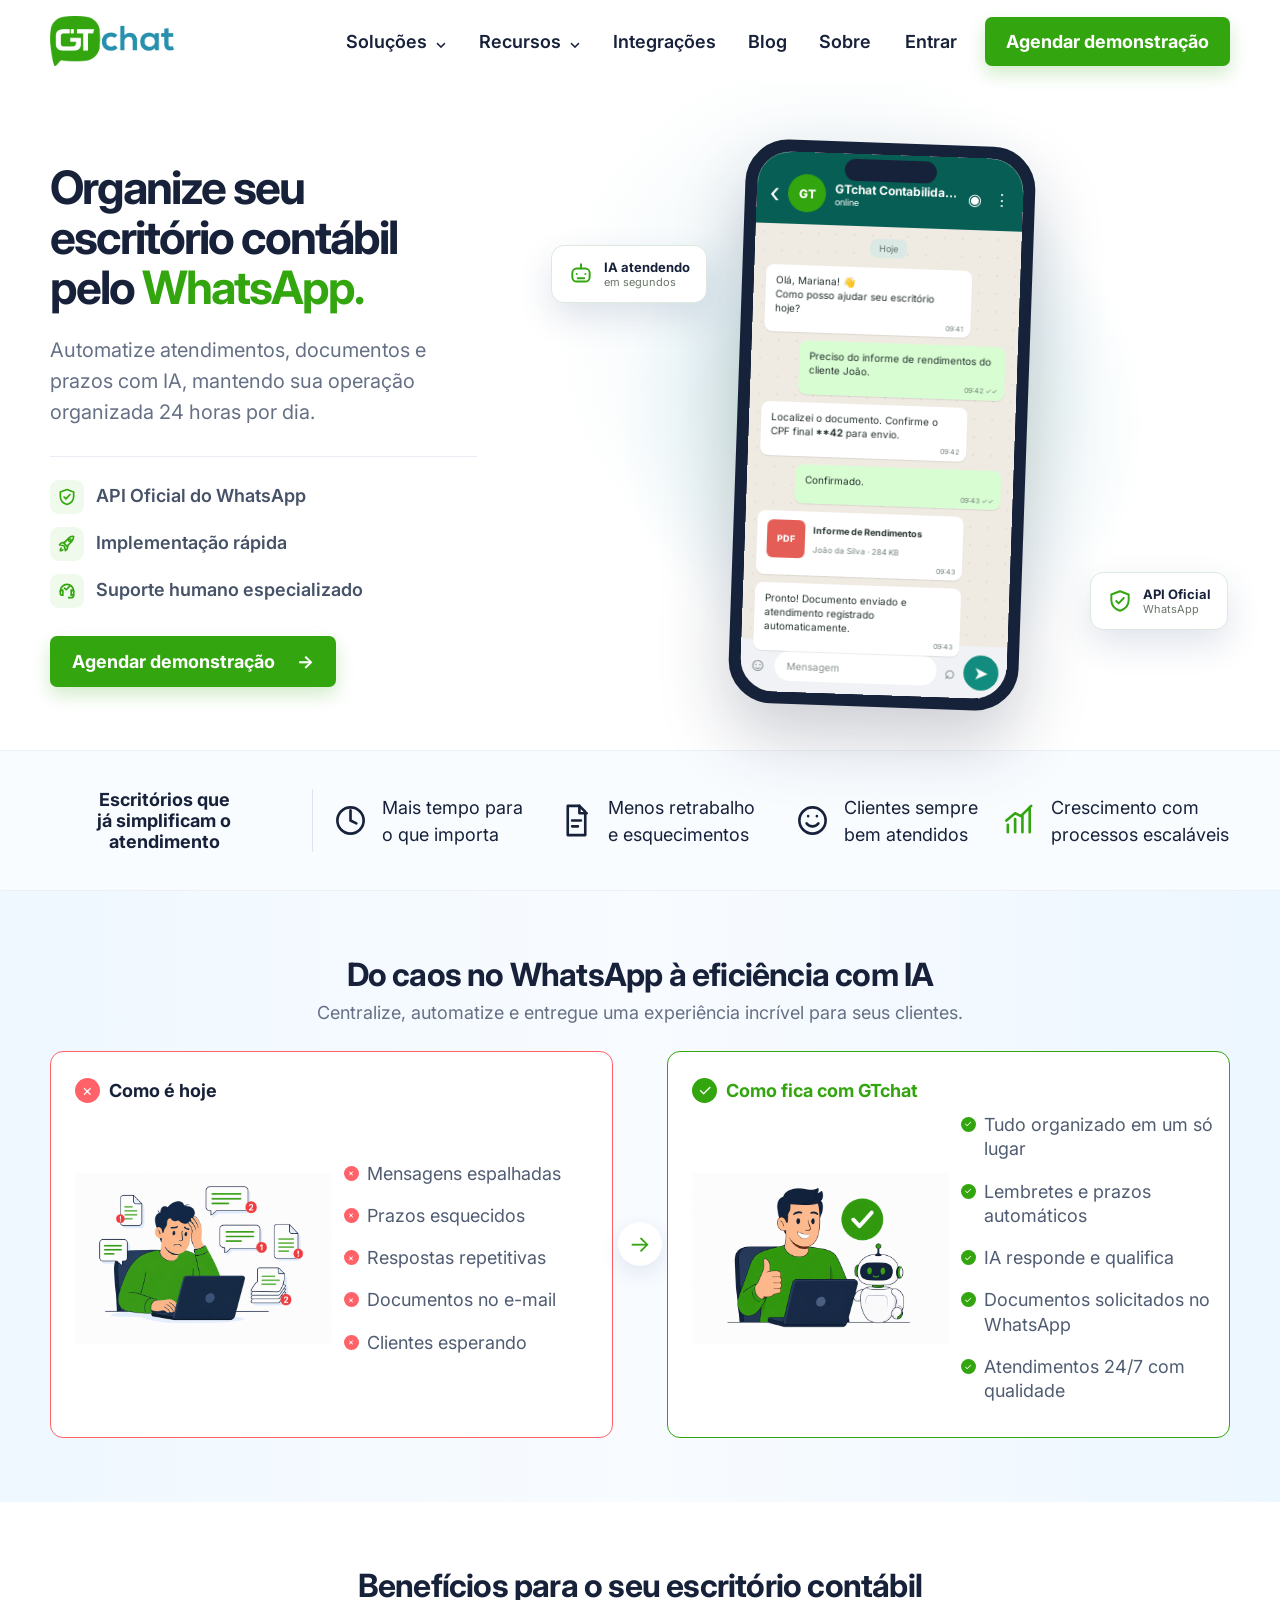
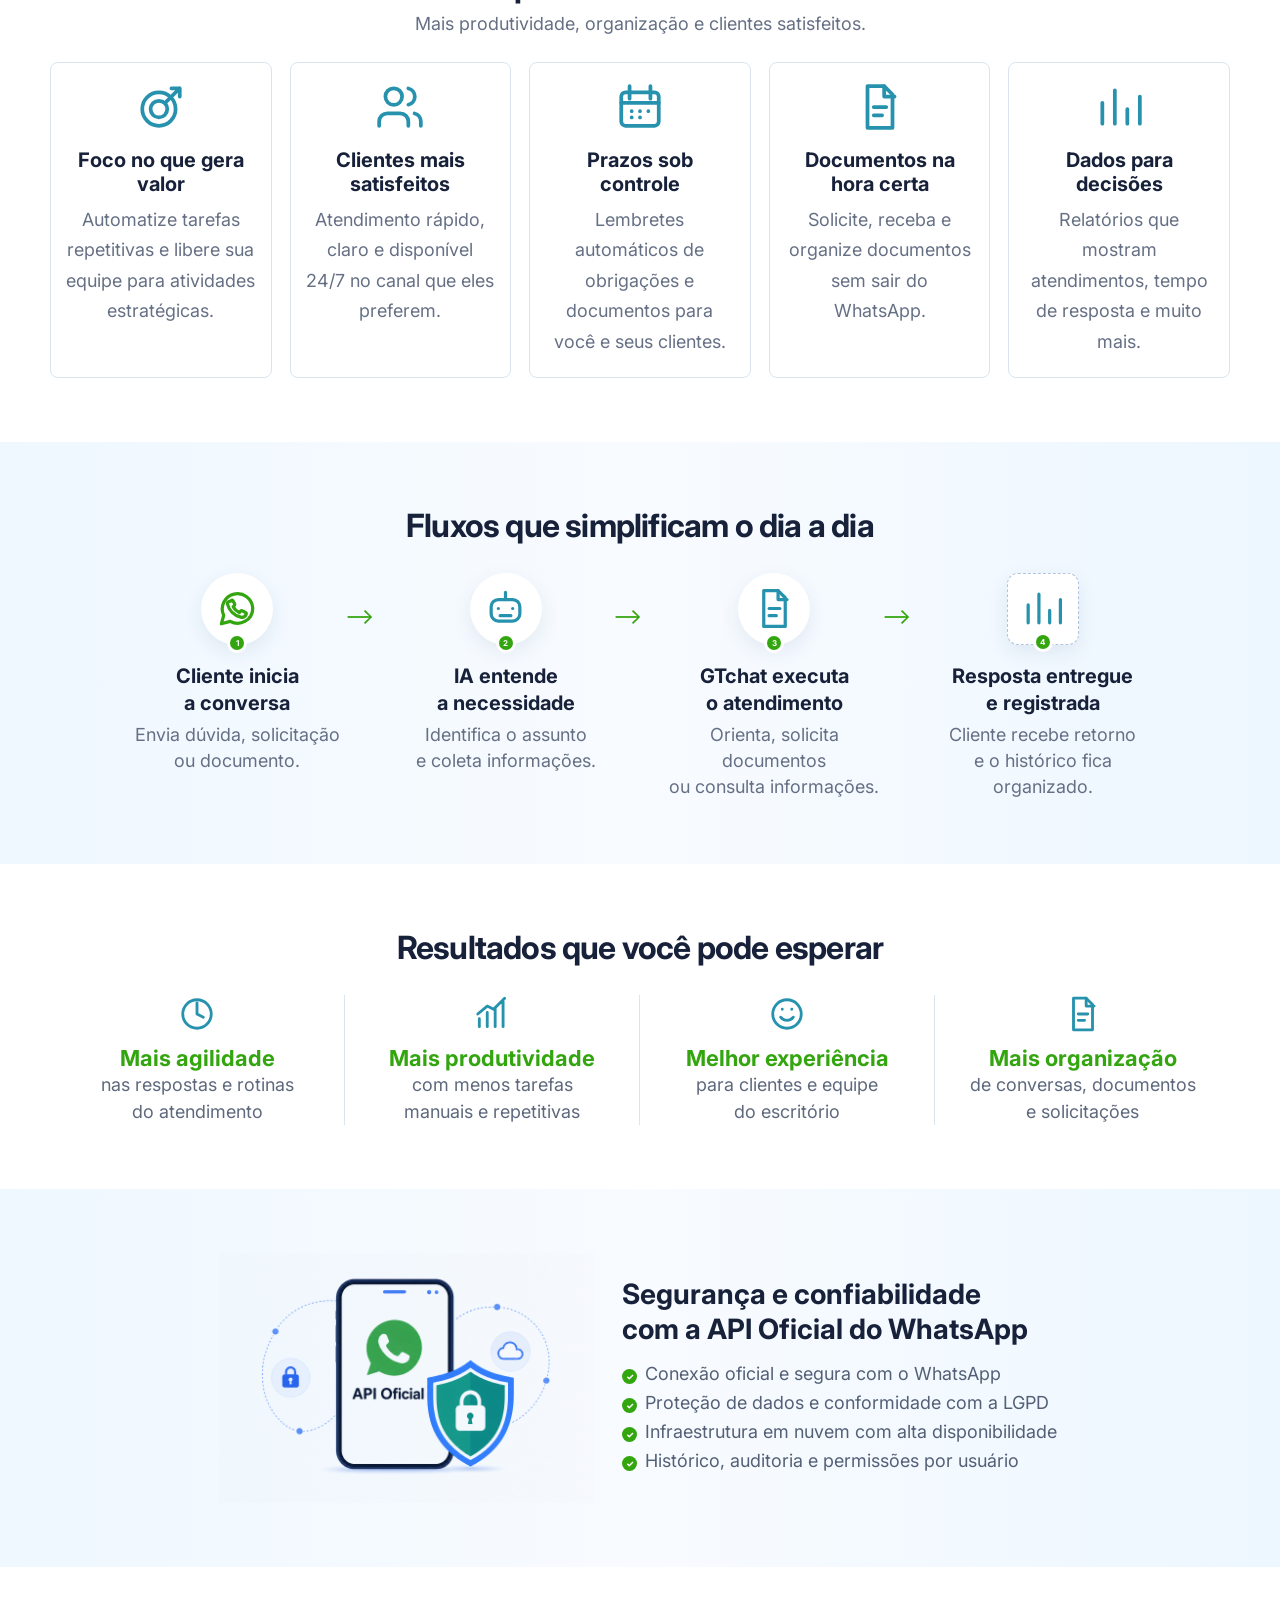
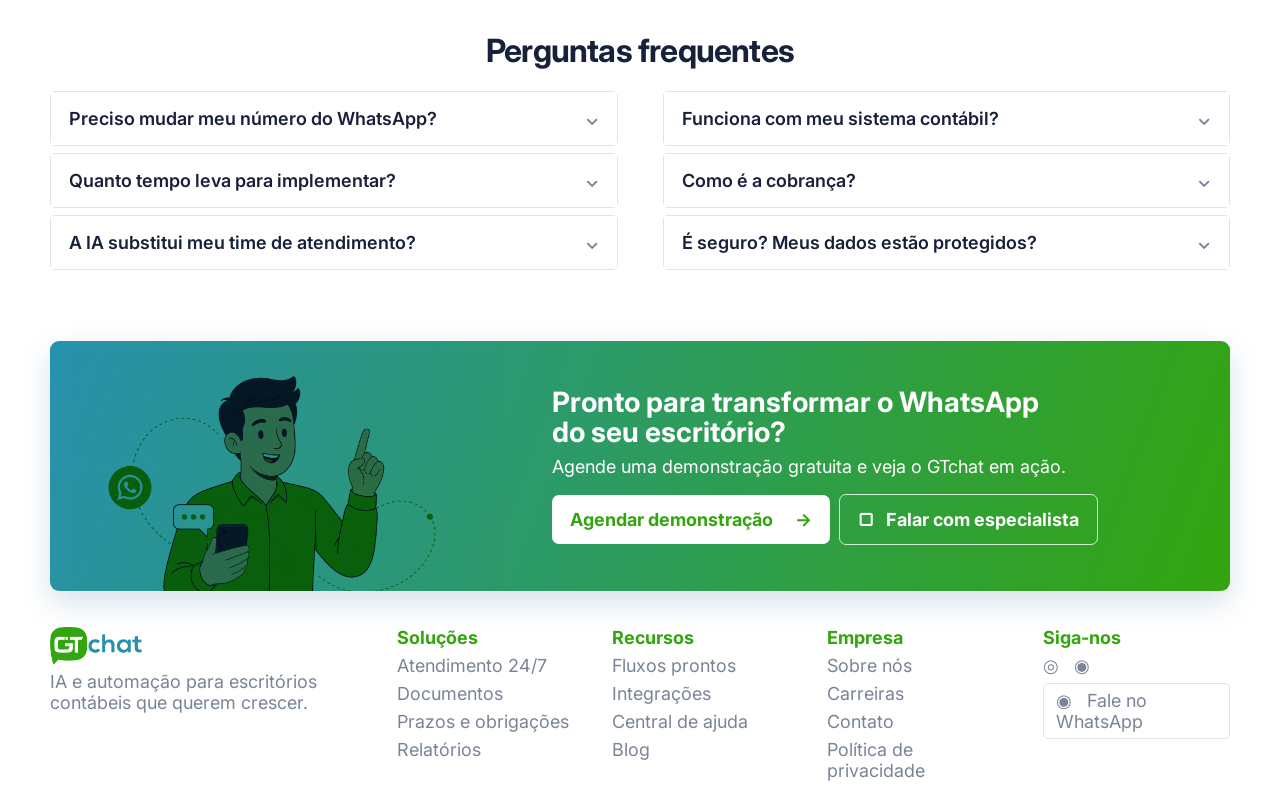
==== index.html @ 94ce3d73 "Simplifica fluxo e remove métricas numéricas" ====
<!doctype html>
<html lang="pt-BR">
<head>
  <meta charset="utf-8">
  <meta name="viewport" content="width=device-width,initial-scale=1">
  <meta name="description" content="GTchat para escritórios contábeis: atendimento, automação e gestão pelo WhatsApp.">
  <title>GTchat para Contabilidades</title>
  <link rel="icon" href="data:,">
  <link rel="preconnect" href="https://fonts.googleapis.com">
  <link rel="preconnect" href="https://fonts.gstatic.com" crossorigin>
  <link href="https://fonts.googleapis.com/css2?family=Inter:wght@400;500;600;700;800&display=swap" rel="stylesheet">
  <link rel="stylesheet" href="style.css">
</head>
<body>
  <header class="header" id="inicio">
    <div class="container nav">
      <a class="logo" href="#inicio" aria-label="GTchat"><img src="assets/brand/gtchat-color.png" alt="GTchat"></a>
      <button class="menu" aria-label="Abrir menu" aria-expanded="false"><span></span><span></span><span></span></button>
      <nav class="links">
        <a href="#solucoes">Soluções <small>⌄</small></a>
        <a href="#recursos">Recursos <small>⌄</small></a>
        <a href="#integracoes">Integrações</a>
        <a href="#blog">Blog</a>
        <a href="#sobre">Sobre</a>
      </nav>
      <div class="nav-actions">
        <a href="#entrar">Entrar</a>
        <a class="btn btn-sm" href="#demonstracao">Agendar demonstração</a>
      </div>
    </div>
  </header>

  <main>
    <section class="hero">
      <div class="container hero-grid">
        <div class="hero-copy">
          <h1>Organize seu escritório contábil pelo <em>WhatsApp.</em></h1>
          <p>Automatize atendimentos, documentos e prazos com IA, mantendo sua operação organizada 24 horas por dia.</p>
          <ul class="hero-points">
            <li><span><svg><use href="assets/icons.svg?v=2#shield-check"></use></svg></span>API Oficial do WhatsApp</li>
            <li><span><svg><use href="assets/icons.svg?v=2#rocket"></use></svg></span>Implementação rápida</li>
            <li><span><svg><use href="assets/icons.svg?v=2#support-check"></use></svg></span>Suporte humano especializado</li>
          </ul>
          <div class="hero-actions">
            <a class="btn" href="#demonstracao">Agendar demonstração <span>→</span></a>
          </div>
        </div>

        <div class="hero-product phone-showcase" aria-label="WhatsApp com atendimento GTchat">
          <div class="phone-glow"></div>
          <div class="phone">
            <div class="phone-notch"></div>
            <div class="phone-screen">
              <div class="wa-head">
                <span class="wa-back">‹</span><span class="wa-avatar">GT</span>
                <div><b>GTchat Contabilidade</b><small>online</small></div>
                <span class="wa-actions">◉ &nbsp; ⋮</span>
              </div>
              <div class="wa-chat">
                <div class="wa-date">Hoje</div>
                <p class="wa-message received">Olá, Mariana! 👋<br>Como posso ajudar seu escritório hoje?<time>09:41</time></p>
                <p class="wa-message sent">Preciso do informe de rendimentos do cliente João.<time>09:42 ✓✓</time></p>
                <p class="wa-message received">Localizei o documento. Confirme o CPF final <b>**42</b> para envio.<time>09:42</time></p>
                <p class="wa-message sent">Confirmado.<time>09:43 ✓✓</time></p>
                <p class="wa-message received document-bubble"><span class="doc-icon">PDF</span><b>Informe de Rendimentos</b><small>João da Silva · 284 KB</small><time>09:43</time></p>
                <p class="wa-message received">Pronto! Documento enviado e atendimento registrado automaticamente.<time>09:43</time></p>
              </div>
              <div class="wa-input"><span>☺</span><div>Mensagem</div><span>⌕</span><button>➤</button></div>
            </div>
          </div>
          <div class="phone-badge badge-ai"><svg><use href="assets/icons.svg?v=2#robot"></use></svg><span><b>IA atendendo</b>em segundos</span></div>
          <div class="phone-badge badge-secure"><svg><use href="assets/icons.svg?v=2#shield-check"></use></svg><span><b>API Oficial</b>WhatsApp</span></div>
        </div>
      </div>
    </section>

    <section class="value-strip">
      <div class="container values">
        <strong>Escritórios que<br>já simplificam o atendimento</strong>
        <div><svg><use href="assets/icons.svg#clock"></use></svg><span>Mais tempo para<br>o que importa</span></div>
        <div><svg><use href="assets/icons.svg#document"></use></svg><span>Menos retrabalho<br>e esquecimentos</span></div>
        <div><svg><use href="assets/icons.svg#smile"></use></svg><span>Clientes sempre<br>bem atendidos</span></div>
        <div><svg><use href="assets/icons.svg#growth"></use></svg><span>Crescimento com<br>processos escaláveis</span></div>
      </div>
    </section>

    <section class="comparison section-blue" id="solucoes">
      <div class="container">
        <div class="section-title">
          <h2>Do caos no WhatsApp à eficiência com IA</h2>
          <p>Centralize, automatize e entregue uma experiência incrível para seus clientes.</p>
        </div>
        <div class="comparison-grid">
          <article class="compare-card bad">
            <header><i>×</i><b>Como é hoje</b></header>
            <div class="compare-content">
              <img src="assets/images/accounting-chaos-green-v3.png" alt="Contador sobrecarregado">
              <ul><li>Mensagens espalhadas</li><li>Prazos esquecidos</li><li>Respostas repetitivas</li><li>Documentos no e-mail</li><li>Clientes esperando</li></ul>
            </div>
          </article>
          <div class="compare-arrow">→</div>
          <article class="compare-card good">
            <header><i>✓</i><b>Como fica com GTchat</b></header>
            <div class="compare-content">
              <img src="assets/images/accounting-ai-green-v3.png" alt="Contador usando inteligência artificial">
              <ul><li>Tudo organizado em um só lugar</li><li>Lembretes e prazos automáticos</li><li>IA responde e qualifica</li><li>Documentos solicitados no WhatsApp</li><li>Atendimentos 24/7 com qualidade</li></ul>
            </div>
          </article>
        </div>
      </div>
    </section>

    <section class="benefits" id="recursos">
      <div class="container">
        <div class="section-title">
          <h2>Benefícios para o seu escritório contábil</h2>
          <p>Mais produtividade, organização e clientes satisfeitos.</p>
        </div>
        <div class="benefit-grid">
          <article><svg><use href="assets/icons.svg#target"></use></svg><h3>Foco no que gera valor</h3><p>Automatize tarefas repetitivas e libere sua equipe para atividades estratégicas.</p></article>
          <article><svg><use href="assets/icons.svg#users"></use></svg><h3>Clientes mais satisfeitos</h3><p>Atendimento rápido, claro e disponível 24/7 no canal que eles preferem.</p></article>
          <article><svg><use href="assets/icons.svg#calendar"></use></svg><h3>Prazos sob controle</h3><p>Lembretes automáticos de obrigações e documentos para você e seus clientes.</p></article>
          <article><svg><use href="assets/icons.svg#document"></use></svg><h3>Documentos na hora certa</h3><p>Solicite, receba e organize documentos sem sair do WhatsApp.</p></article>
          <article><svg><use href="assets/icons.svg#chart"></use></svg><h3>Dados para decisões</h3><p>Relatórios que mostram atendimentos, tempo de resposta e muito mais.</p></article>
        </div>
      </div>
    </section>

    <section class="flows section-blue" id="fluxos">
      <div class="container">
        <div class="section-title"><h2>Fluxos que simplificam o dia a dia</h2></div>
        <div class="flow-grid">
          <article><div class="flow-icon green"><svg><use href="assets/icons.svg#whatsapp"></use></svg><b>1</b></div><h3>Cliente inicia<br>a conversa</h3><p>Envia dúvida, solicitação<br>ou documento.</p></article>
          <span class="flow-arrow">⟶</span>
          <article><div class="flow-icon"><svg><use href="assets/icons.svg#robot"></use></svg><b>2</b></div><h3>IA entende<br>a necessidade</h3><p>Identifica o assunto<br>e coleta informações.</p></article>
          <span class="flow-arrow">⟶</span>
          <article><div class="flow-icon"><svg><use href="assets/icons.svg#document"></use></svg><b>3</b></div><h3>GTchat executa<br>o atendimento</h3><p>Orienta, solicita documentos<br>ou consulta informações.</p></article>
          <span class="flow-arrow">⟶</span>
          <article><div class="flow-icon final"><svg><use href="assets/icons.svg#chart"></use></svg><b>4</b></div><h3>Resposta entregue<br>e registrada</h3><p>Cliente recebe retorno<br>e o histórico fica organizado.</p></article>
        </div>
      </div>
    </section>

    <section class="results">
      <div class="container">
        <div class="section-title"><h2>Resultados que você pode esperar</h2></div>
        <div class="result-grid">
          <div><svg><use href="assets/icons.svg#clock"></use></svg><strong>Mais agilidade</strong><span>nas respostas e rotinas<br>do atendimento</span></div>
          <div><svg><use href="assets/icons.svg#growth"></use></svg><strong>Mais produtividade</strong><span>com menos tarefas<br>manuais e repetitivas</span></div>
          <div><svg><use href="assets/icons.svg#smile"></use></svg><strong>Melhor experiência</strong><span>para clientes e equipe<br>do escritório</span></div>
          <div><svg><use href="assets/icons.svg#document"></use></svg><strong>Mais organização</strong><span>de conversas, documentos<br>e solicitações</span></div>
        </div>
      </div>
    </section>

    <section class="security section-blue" id="integracoes">
      <div class="container security-grid">
        <img src="assets/images/api-security-v2.png" alt="API oficial e segurança">
        <div>
          <h2>Segurança e confiabilidade<br>com a API Oficial do WhatsApp</h2>
          <ul class="check-list"><li>Conexão oficial e segura com o WhatsApp</li><li>Proteção de dados e conformidade com a LGPD</li><li>Infraestrutura em nuvem com alta disponibilidade</li><li>Histórico, auditoria e permissões por usuário</li></ul>
        </div>
      </div>
    </section>

    <section class="faq" id="sobre">
      <div class="container">
        <div class="section-title"><h2>Perguntas frequentes</h2></div>
        <div class="faq-grid">
          <div>
            <article><button>Preciso mudar meu número do WhatsApp?<span>⌄</span></button><p>Não. Cenário atual será analisado durante implantação.</p></article>
            <article><button>Quanto tempo leva para implementar?<span>⌄</span></button><p>Prazo depende de fluxos, integrações e volume operacional.</p></article>
            <article><button>A IA substitui meu time de atendimento?<span>⌄</span></button><p>Não. IA automatiza tarefas e encaminha situações necessárias.</p></article>
          </div>
          <div>
            <article><button>Funciona com meu sistema contábil?<span>⌄</span></button><p>Integrações dependem de API disponível no sistema utilizado.</p></article>
            <article><button>Como é a cobrança?<span>⌄</span></button><p>Plano será definido conforme estrutura e necessidade.</p></article>
            <article><button>É seguro? Meus dados estão protegidos?<span>⌄</span></button><p>Sim. Acesso, permissões e histórico seguem controles definidos.</p></article>
          </div>
        </div>
      </div>
    </section>

    <section class="cta" id="demonstracao">
      <div class="container cta-box">
        <img src="assets/images/cta-accountant-green-v3.png" alt="Especialista GTchat">
        <div>
          <h2>Pronto para transformar o WhatsApp<br>do seu escritório?</h2>
          <p>Agende uma demonstração gratuita e veja o GTchat em ação.</p>
          <div><a class="btn btn-white" href="mailto:comercial@gtchat.com.br">Agendar demonstração <span>→</span></a><a class="btn btn-outline" href="https://wa.me/5500000000000">▢ &nbsp; Falar com especialista</a></div>
        </div>
      </div>
    </section>
  </main>

  <footer>
    <div class="container footer-grid">
      <div><a class="logo" href="#inicio"><img src="assets/brand/gtchat-color.png" alt="GTchat"></a><p>IA e automação para escritórios<br>contábeis que querem crescer.</p></div>
      <div><b>Soluções</b><a href="#solucoes">Atendimento 24/7</a><a href="#recursos">Documentos</a><a href="#fluxos">Prazos e obrigações</a><a href="#integracoes">Relatórios</a></div>
      <div><b>Recursos</b><a href="#">Fluxos prontos</a><a href="#">Integrações</a><a href="#">Central de ajuda</a><a href="#">Blog</a></div>
      <div><b>Empresa</b><a href="#">Sobre nós</a><a href="#">Carreiras</a><a href="#">Contato</a><a href="#">Política de privacidade</a></div>
      <div><b>Siga-nos</b><span>◎ &nbsp; ◉</span><a class="whatsapp-footer" href="https://wa.me/5500000000000">◉ &nbsp; Fale no WhatsApp</a></div>
    </div>
  </footer>

  <script src="script.js"></script>
</body>
</html>
---- style.css ----
:root{--green:#33a50e;--green-dark:#287f0c;--blue:#2792ae;--blue-dark:#1d7289;--navy:#17213a;--muted:#667085;--pale:#f3f9ff;--line:#dfe7f0;--red:#ff6268;--white:#fff;--shadow:0 14px 38px rgba(32,66,116,.12)}
*{box-sizing:border-box}html{scroll-behavior:smooth}body{margin:0;color:var(--navy);background:#fff;font-family:Inter,-apple-system,BlinkMacSystemFont,"Segoe UI",sans-serif;font-size:14px}a{color:inherit;text-decoration:none}button{font:inherit}.container{width:min(1180px,calc(100% - 48px));margin:auto}.header{position:relative;z-index:30;height:82px;background:#fff}.nav{height:100%;display:flex;align-items:center;gap:34px}.logo{display:flex;align-items:center;gap:8px;font-size:25px}.logo b{letter-spacing:-1.2px}.logo b>span{font-weight:600}.logo-mark{display:grid;width:34px;height:34px;place-items:center;border:2px solid var(--green);border-radius:50%;color:var(--green)}.logo-mark svg{width:22px;height:22px}.logo-mark.mini{width:22px;height:22px}.logo-mark.mini svg{width:14px}.links{display:flex;gap:32px;margin-left:auto}.links a,.nav-actions>a:first-child{font-size:12px;font-weight:600}.links small{margin-left:4px}.nav-actions{display:flex;align-items:center;gap:28px}.btn{display:inline-flex;align-items:center;justify-content:center;gap:22px;padding:15px 22px;border-radius:7px;color:#fff;background:var(--green);box-shadow:0 8px 18px rgba(51,165,14,.22);font-size:12px;font-weight:700;transition:.2s}.btn:hover{background:var(--green-dark);transform:translateY(-1px)}.btn-sm{padding:14px 21px}.menu{display:none;margin-left:auto;border:0;background:none}.menu span{display:block;width:24px;height:2px;margin:5px;background:var(--navy)}
.hero{padding:70px 0 44px;background:radial-gradient(circle at 65% 37%,rgba(39,146,174,.10),transparent 30%),#fff}.hero-grid{display:grid;grid-template-columns:42% 58%;gap:42px;align-items:center}.audience{display:inline-flex;align-items:center;gap:7px;padding:7px 13px;margin-bottom:22px;border-radius:20px;color:#e85b62;background:#fff0f1;font-size:11px;font-weight:600}.hero h1{margin:0 0 18px;font-size:37px;line-height:1.18;letter-spacing:-1.6px}.hero h1 em{color:var(--green);font-style:normal}.hero-copy>p{max-width:510px;margin:0 0 15px;color:var(--muted);font-size:14px;line-height:1.7}.check-list{padding:0;margin:0;list-style:none}.check-list li{margin:8px 0;color:#536076;font-size:13px}.check-list li::before{display:inline-grid;width:15px;height:15px;margin-right:8px;place-items:center;border-radius:50%;color:#fff;background:var(--blue);content:"✓";font-size:9px;font-weight:800}.hero-actions{display:flex;align-items:center;gap:28px;margin:28px 0 38px}.play-link{display:flex;align-items:center;gap:9px;color:var(--blue);font-size:12px;font-weight:600}.play-link i{display:grid;width:22px;height:22px;place-items:center;border:1px solid var(--blue);border-radius:50%;font-size:8px;font-style:normal}.hero-trust{display:flex;gap:36px}.hero-trust div{display:flex;align-items:center;gap:10px}.hero-trust svg{width:27px;height:27px;color:var(--blue)}.hero-trust div:first-child svg{color:var(--green)}.hero-trust span{display:flex;flex-direction:column;color:#596579;font-size:9px;line-height:1.35}.hero-trust b{color:var(--navy);font-size:10px}
.hero-product{position:relative;padding-bottom:72px}.app-window{position:relative;display:grid;grid-template-columns:23% 47% 30%;height:475px;overflow:hidden;border:1px solid #cfdae8;border-radius:15px;background:#fff;box-shadow:0 22px 50px rgba(39,91,157,.13)}.app-sidebar{padding:18px 12px;border-right:1px solid #e2e8f0}.app-brand{display:flex;align-items:center;gap:6px;margin-bottom:23px;font-size:12px}.app-sidebar>a{display:flex;align-items:center;gap:9px;padding:11px 10px;margin:2px 0;border-radius:6px;color:#647085;font-size:9px}.app-sidebar>a.active{color:var(--green);background:#eff9ec}.app-sidebar svg{width:14px;height:14px}.inbox{border-right:1px solid #e2e8f0}.panel-title,.chat-head{display:flex;align-items:center;justify-content:space-between;padding:19px 14px;border-bottom:1px solid #e8edf3;font-size:10px}.tabs{display:flex;gap:17px;padding:12px 13px 8px;color:#7a8495;font-size:7px}.tabs b{color:var(--green)}.tabs small{font-size:6px}.search{margin:6px 12px 9px;padding:9px;border:1px solid #e1e7ef;border-radius:5px;color:#a2aaba;font-size:7px}.conversation{position:relative;display:grid;grid-template-columns:31px 1fr auto;gap:8px;align-items:center;padding:10px 12px}.conversation.active{background:#f2faf0}.avatar{display:grid;width:28px;height:28px;place-items:center;border-radius:50%;color:#fff;background:#d98b62;font-size:8px}.a2{background:#198c78}.a3{background:#435c73}.a4{background:#a96d48}.a5{background:#28567e}.a6{background:#6c7892}.conversation div{display:flex;min-width:0;flex-direction:column}.conversation b{font-size:8px}.conversation small{overflow:hidden;color:#8791a1;font-size:6px;white-space:nowrap}.conversation time{color:#8a94a5;font-size:6px}.conversation i{position:absolute;right:10px;bottom:7px;display:grid;width:12px;height:12px;place-items:center;border-radius:50%;color:#fff;background:var(--green);font-size:6px;font-style:normal}.chat-head{justify-content:flex-start;gap:7px}.chat-head div{display:flex;flex:1;flex-direction:column}.chat-head b{font-size:8px}.chat-head small{width:max-content;padding:2px 6px;border-radius:8px;color:var(--green);background:#eff9ec;font-size:6px}.ai-label{padding:12px;color:var(--blue);font-size:7px;font-weight:700}.ai-label span{display:inline-grid;width:17px;height:17px;margin-right:4px;place-items:center;border-radius:50%;background:#eaf7fa}.messages{padding:0 10px}.messages p{position:relative;max-width:88%;padding:9px;margin:7px 0;border-radius:7px;color:#28344b;background:#f2f5f9;font-size:7px;line-height:1.45}.messages p.sent{margin-left:auto;background:#e8f6e3}.messages time{display:block;color:#9aa3b1;font-size:5px;text-align:right}.message-input{position:absolute;right:10px;bottom:10px;width:calc(30% - 20px);padding:10px;border:1px solid #e0e7ef;border-radius:6px;color:#b0b7c4;font-size:6px}.message-input span{margin-left:12px}.message-input button{float:right;width:22px;height:22px;margin-top:-7px;border:0;border-radius:50%;color:#fff;background:var(--blue);font-size:9px}.online{position:absolute;top:12px;right:48px;padding:7px 10px;border:1px solid #e2e8ef;border-radius:6px;background:#fff;font-size:7px}.online span{display:inline-block;width:7px;height:7px;margin-right:5px;border-radius:50%;background:var(--green)}.stats{position:absolute;right:0;bottom:0;left:0;display:grid;grid-template-columns:repeat(4,1fr);padding:18px 22px;border-radius:12px;background:#fff;box-shadow:0 12px 34px rgba(32,66,116,.10)}.stats div{display:flex;align-items:center;gap:10px}.stats svg{width:25px;height:25px;color:var(--blue)}.stats span{display:flex;flex-direction:column;color:#7b8595;font-size:7px}.stats strong{color:var(--navy);font-size:15px}.stats small{font-size:7px;font-weight:400}
.value-strip{border-top:1px solid #edf1f5;border-bottom:1px solid #edf1f5;background:#f9fcff}.values{display:grid;grid-template-columns:1.15fr repeat(4,1fr);align-items:center;padding:27px 0}.values>strong{padding-right:34px;border-right:1px solid #dce5ef;font-size:12px;text-align:center}.values div{display:flex;justify-content:center;align-items:center;gap:14px}.values svg{width:35px;height:35px;color:var(--navy)}.values div:last-child svg{color:var(--green)}.values span{font-size:10px;line-height:1.5}
.section-blue{background:linear-gradient(90deg,#eff8ff,#f8fbff,#edf7ff)}.comparison,.benefits,.flows,.results,.security,.faq{padding:42px 0}.section-title{margin:0 auto 28px;text-align:center}.section-title h2{margin:0 0 8px;font-size:27px;letter-spacing:-.8px}.section-title p{margin:0;color:var(--muted);font-size:12px}.comparison-grid{display:grid;grid-template-columns:1fr 54px 1fr;align-items:center}.compare-card{padding:18px 22px;border:1.5px solid;border-radius:13px;background:#fff}.compare-card.bad{border-color:var(--red)}.compare-card.good{border-color:var(--green)}.compare-card header{display:flex;align-items:center;gap:9px;font-size:11px}.compare-card header i{display:grid;width:25px;height:25px;place-items:center;border-radius:50%;color:#fff;background:var(--red);font-size:16px;font-style:normal}.compare-card.good header{color:var(--green)}.compare-card.good header i{background:var(--green)}.compare-content{display:grid;grid-template-columns:54% 46%;align-items:center}.compare-content img{width:100%;mix-blend-mode:multiply}.compare-content ul{padding:0;margin:0;list-style:none}.compare-content li{margin:13px 0;color:#505c72;font-size:10px}.compare-content li::before{display:inline-grid;width:15px;height:15px;margin-right:8px;place-items:center;border-radius:50%;color:#fff;background:var(--red);content:"×";font-size:9px}.good .compare-content li::before{background:var(--green);content:"✓"}.compare-arrow{display:grid;width:44px;height:44px;margin:auto;place-items:center;border-radius:50%;color:var(--green);background:#fff;box-shadow:0 7px 20px rgba(32,66,116,.11);font-size:23px}
.benefit-grid{display:grid;grid-template-columns:repeat(5,1fr);gap:18px}.benefit-grid article{min-height:190px;padding:19px 15px;border:1px solid #dbe4ee;border-radius:8px;text-align:center}.benefit-grid svg{width:50px;height:50px;color:var(--blue)}.benefit-grid h3{margin:12px 0 9px;font-size:12px}.benefit-grid p{margin:0;color:var(--muted);font-size:9px;line-height:1.7}
.flow-grid{display:grid;grid-template-columns:1fr 34px 1fr 34px 1fr 34px 1fr 34px 1fr 34px 1fr;align-items:start}.flow-grid article{text-align:center}.flow-icon{position:relative;display:grid;width:72px;height:72px;margin:auto;place-items:center;border-radius:50%;background:#fff;box-shadow:0 7px 20px rgba(32,66,116,.09)}.flow-icon svg{width:43px;height:43px;color:var(--blue)}.flow-icon.green svg{color:var(--green)}.flow-icon.final{border:1px dashed #afc4df;border-radius:11px}.flow-icon b{position:absolute;bottom:-8px;display:grid;width:20px;height:20px;place-items:center;border:3px solid #fff;border-radius:50%;color:#fff;background:var(--green);font-size:8px}.flow-grid h3{margin:18px 0 5px;font-size:10px;line-height:1.35}.flow-grid p{margin:0;color:var(--muted);font-size:8px;line-height:1.45}.flow-arrow{padding-top:30px;color:var(--green);font-size:22px}
.result-grid{display:grid;grid-template-columns:repeat(4,1fr)}.result-grid div{display:flex;flex-direction:column;align-items:center;border-right:1px solid #dbe4ee;text-align:center}.result-grid div:last-child{border:0}.result-grid strong{color:var(--green);font-size:36px}.result-grid span{color:#5e697d;font-size:9px;line-height:1.5}
.security-grid{display:grid;grid-template-columns:48% 52%;align-items:center;max-width:900px}.security img{width:100%;height:250px;object-fit:contain;mix-blend-mode:multiply}.security h2{margin:0 0 16px;font-size:21px;line-height:1.25}.security .check-list li{font-size:10px}.security .check-list li::before{background:var(--green)}
.faq{padding-bottom:28px}.faq .section-title{margin-bottom:14px}.faq-grid{display:grid;grid-template-columns:1fr 1fr;gap:45px}.faq article{border:1px solid #dbe4ee;border-radius:5px;margin:7px 0}.faq button{display:flex;width:100%;justify-content:space-between;padding:9px 14px;border:0;color:var(--navy);background:#fff;font-size:9px;font-weight:600;text-align:left;cursor:pointer}.faq button span{color:#738095}.faq p{display:none;padding:0 14px 11px;margin:0;color:var(--muted);font-size:9px}.faq article.open p{display:block}
.cta{padding:0 0 12px}.cta-box{position:relative;display:grid;grid-template-columns:39% 61%;align-items:center;min-height:145px;overflow:hidden;border-radius:9px;color:#fff;background:linear-gradient(110deg,var(--blue),var(--green));box-shadow:0 12px 30px rgba(33,92,136,.18)}.cta img{position:absolute;bottom:-145px;left:80px;width:330px;mix-blend-mode:multiply}.cta-box>div{grid-column:2;padding:28px 20px}.cta h2{margin:0 0 5px;font-size:20px;line-height:1.1}.cta p{margin:0 0 14px;font-size:10px}.cta .btn{padding:11px 17px;margin-right:9px;font-size:9px}.btn-white{color:var(--green);background:#fff;box-shadow:none}.btn-white:hover{color:#fff}.btn-outline{border:1px solid rgba(255,255,255,.8);background:transparent;box-shadow:none}.btn-outline:hover{background:rgba(255,255,255,.12)}
footer{padding:12px 0 20px}.footer-grid{display:grid;grid-template-columns:1.7fr repeat(4,1fr);gap:40px}.footer-grid>div{display:flex;flex-direction:column;align-items:flex-start;gap:7px}.footer-grid .logo{font-size:17px}.footer-grid .logo-mark{width:23px;height:23px}.footer-grid .logo-mark svg{width:15px}.footer-grid p,.footer-grid a,.footer-grid span{margin:0;color:#798496;font-size:7px}.footer-grid>div>b{color:var(--green);font-size:8px}.whatsapp-footer{padding:6px 12px;border:1px solid #dce5ef;border-radius:5px}
svg{fill:none;stroke:currentColor;stroke-width:1.8;stroke-linecap:round;stroke-linejoin:round}.logo svg{stroke-width:2}
@media(max-width:950px){.links,.nav-actions>a:first-child{display:none}.menu{display:block}.nav-actions{margin-left:auto}.hero-grid{grid-template-columns:1fr}.hero-copy{max-width:650px}.benefit-grid{grid-template-columns:repeat(3,1fr)}.flow-grid{grid-template-columns:repeat(3,1fr);gap:28px}.flow-arrow{display:none}.footer-grid{grid-template-columns:repeat(3,1fr)}}
@media(max-width:650px){.container{width:min(100% - 28px,1180px)}.header{height:68px}.nav-actions{display:none}.hero{padding-top:35px}.hero h1{font-size:31px}.hero h1 br{display:none}.hero-product{display:none}.hero-trust{flex-wrap:wrap}.values{grid-template-columns:1fr 1fr;gap:24px}.values>strong{grid-column:1/3;border:0}.comparison-grid{grid-template-columns:1fr;gap:18px}.compare-arrow{transform:rotate(90deg)}.compare-content{grid-template-columns:1fr}.benefit-grid{grid-template-columns:1fr}.flow-grid{grid-template-columns:1fr 1fr}.result-grid{grid-template-columns:1fr 1fr;gap:25px}.result-grid div:nth-child(2){border:0}.security-grid{grid-template-columns:1fr}.faq-grid{grid-template-columns:1fr;gap:0}.cta-box{grid-template-columns:1fr}.cta img{display:none}.cta-box>div{grid-column:1;padding:28px}.cta .btn{margin:5px}.footer-grid{grid-template-columns:1fr 1fr}.section-title h2{font-size:23px}}
.logo{gap:0;font-size:0}.logo>img{display:block;width:124px;height:auto}.footer-grid .logo>img{width:92px}
@media(max-width:950px){.links.open{position:absolute;top:68px;right:14px;left:14px;display:flex;flex-direction:column;gap:0;padding:12px;border:1px solid var(--line);border-radius:9px;background:#fff;box-shadow:var(--shadow)}.links.open a{padding:12px}}
@media(max-width:650px){.hero h1 br{display:block}}

/* Legibilidade */
body{font-size:18px}
.links a,.nav-actions>a:first-child,.btn,.audience,.hero-copy>p,.check-list li,.play-link,.hero-trust span,.hero-trust b,.values>strong,.values span,.section-title p,.compare-card header,.compare-content li,.benefit-grid h3,.benefit-grid p,.flow-grid h3,.flow-grid p,.result-grid span,.security .check-list li,.faq button,.faq p,.cta p,.cta .btn,.footer-grid p,.footer-grid a,.footer-grid span,.footer-grid>div>b{font-size:18px}
.section-title h2{font-size:32px}
.benefit-grid h3,.flow-grid h3{font-size:20px}
.security h2,.cta h2{font-size:28px}
.benefit-grid article{min-height:260px}
.comparison,.benefits,.flows,.results,.security,.faq{padding:64px 0}
.values{padding:38px 0}
.faq button{padding:16px 18px}
.faq p{padding:0 18px 16px;line-height:1.6}
.footer-grid{gap:28px}

/* CTA */
.cta{padding-bottom:24px}
.cta-box{grid-template-columns:40% 60%;min-height:250px}
.cta img{bottom:-48px;left:22px;width:430px;max-width:38%}
.cta-box>div{padding:38px 30px}
.cta p{line-height:1.5}
.cta .btn{padding:14px 18px}

@media(max-width:950px){
  .hero-copy{margin-inline:auto;text-align:center}
  .hero-copy>p{margin-inline:auto}
  .hero-actions,.hero-trust{justify-content:center}
  .check-list{text-align:center}
}

@media(max-width:650px){
  main,footer{text-align:center}
  .hero h1{font-size:36px}
  .hero-actions{flex-direction:column;gap:16px}
  .hero-trust,.values div{justify-content:center}
  .compare-card header,.compare-content ul{text-align:center;justify-content:center}
  .security-grid{justify-items:center}
  .security .check-list{text-align:center}
  .faq button{text-align:center}
  .cta-box>div{padding:38px 20px;text-align:center}
  .cta h2{font-size:30px}
  .cta img{display:none}
  .footer-grid>div{align-items:center}
  .footer-grid{grid-template-columns:1fr}
}

/* Hero enxuto */
.hero{padding:58px 0 40px}
.hero-grid{grid-template-columns:minmax(0,38fr) minmax(0,62fr);gap:56px}
.hero h1{max-width:500px;margin-bottom:22px;font-size:46px;line-height:1.08;letter-spacing:-2px}
.hero-copy>p{max-width:470px;font-size:20px;line-height:1.55}
.hero-actions{margin:30px 0 34px}
.hero-trust{display:grid;grid-template-columns:repeat(3,minmax(0,1fr));gap:18px;padding-top:4px;border-top:1px solid #e7edf3}
.hero-trust div{padding-top:20px}
.hero-points{display:flex;flex-direction:column;gap:13px;padding:23px 0 0;margin:28px 0 0;border-top:1px solid #e7edf3;list-style:none}
.hero-points li{display:flex;align-items:center;color:#465267;font-size:18px;font-weight:600;line-height:1.35}
.hero-points li>span{display:grid;width:34px;height:34px;flex:0 0 34px;margin-right:12px;place-items:center;border-radius:9px;color:var(--green);background:#eff9ec}
.hero-points svg{width:20px;height:20px;stroke-width:2}
.hero-points+.hero-actions{margin:28px 0 0}

/* Comparação equilibrada */
.comparison-grid{align-items:stretch}
.compare-card{display:flex;min-height:365px;flex-direction:column;padding:24px}
.compare-card header{min-height:28px}
.compare-content{display:grid;grid-template-columns:50% 50%;flex:1;gap:12px;align-items:center}
.compare-content img{width:100%;height:230px;object-fit:contain}
.compare-content ul{display:flex;flex-direction:column;justify-content:center}
.compare-content li{display:flex;align-items:flex-start;margin:9px 0;line-height:1.35}
.compare-content li::before{flex:0 0 15px;margin-top:4px}

@media(max-width:950px){
  .hero-grid{grid-template-columns:1fr}
  .hero h1,.hero-copy>p{margin-inline:auto}
  .hero-trust{border-top:0}
  .hero-points{max-width:390px;margin-inline:auto;align-items:flex-start;text-align:left}
}

@media(max-width:650px){
  .hero{padding:36px 0 42px}
  .hero h1{font-size:38px;letter-spacing:-1.4px}
  .hero-copy>p{font-size:18px}
  .hero-trust{grid-template-columns:1fr;max-width:280px;gap:18px;margin-inline:auto}
  .hero-trust div{padding-top:0}
  .hero-actions{margin-bottom:0}
  .hero-points{max-width:310px;padding-top:22px}
  .hero-points+.hero-actions{margin-top:26px}
  .compare-card{min-height:0;padding:22px 18px}
  .compare-content{grid-template-columns:1fr}
  .compare-content img{height:210px}
  .compare-content li{justify-content:center}
}

/* Telefone WhatsApp */
.phone-showcase{display:grid;min-height:570px;padding:0;place-items:center}
.phone-glow{position:absolute;width:520px;height:520px;border-radius:50%;background:radial-gradient(circle,rgba(51,165,14,.14),rgba(39,146,174,.06) 52%,transparent 72%)}
.phone{position:relative;z-index:2;width:290px;padding:10px;border:2px solid #162239;border-radius:43px;background:#162239;box-shadow:0 32px 70px rgba(23,33,58,.22);transform:rotate(2deg)}
.phone-notch{position:absolute;z-index:4;top:15px;left:50%;width:92px;height:22px;border-radius:14px;background:#162239;transform:translateX(-50%)}
.phone-screen{height:540px;overflow:hidden;border-radius:33px;background:#efeae2}
.wa-head{display:flex;height:72px;align-items:center;gap:9px;padding:19px 13px 9px;color:#fff;background:#075e54}
.wa-back{font-size:28px}.wa-avatar{display:grid;width:38px;height:38px;place-items:center;border-radius:50%;background:var(--green);font-size:12px;font-weight:800}.wa-head div{display:flex;min-width:0;flex:1;flex-direction:column}.wa-head b{overflow:hidden;font-size:12px;white-space:nowrap;text-overflow:ellipsis}.wa-head small{font-size:9px}.wa-actions{font-size:16px;white-space:nowrap}
.wa-chat{height:416px;padding:12px;background-color:#efeae2;background-image:radial-gradient(rgba(89,107,103,.08) 1px,transparent 1px);background-size:18px 18px}
.wa-date{width:max-content;padding:4px 9px;margin:0 auto 10px;border-radius:7px;color:#60706b;background:#dbe9e5;font-size:9px}
.wa-message{position:relative;width:85%;padding:9px 10px 17px;margin:8px 0;border-radius:8px;color:#26332f;background:#fff;font-size:10px;line-height:1.38;box-shadow:0 1px 1px rgba(0,0,0,.08)}
.wa-message.sent{margin-left:auto;background:#d9fdd3}.wa-message time{position:absolute;right:7px;bottom:4px;color:#708079;font-size:7px}.document-bubble{display:grid;grid-template-columns:38px 1fr;gap:1px 8px;align-items:center}.document-bubble .doc-icon{grid-row:1/3;display:grid;width:38px;height:38px;place-items:center;border-radius:6px;color:#fff;background:#e55d57;font-size:9px;font-weight:800}.document-bubble b{font-size:9px}.document-bubble small{font-size:8px;color:#718078}
.wa-input{display:flex;height:52px;align-items:center;gap:8px;padding:7px 8px;background:#f0f2f5}.wa-input>div{flex:1;padding:9px 12px;border-radius:19px;color:#85908c;background:#fff;font-size:10px}.wa-input>span{color:#66736f}.wa-input button{display:grid;width:35px;height:35px;place-items:center;border:0;border-radius:50%;color:#fff;background:#128c7e}
.phone-badge{position:absolute;z-index:3;display:flex;align-items:center;gap:10px;padding:13px 16px;border:1px solid #dce9e0;border-radius:13px;background:#fff;box-shadow:0 14px 34px rgba(32,66,116,.14)}
.phone-badge svg{width:26px;height:26px;color:var(--green)}.phone-badge span{display:flex;flex-direction:column;color:#697568;font-size:11px}.phone-badge b{color:var(--navy);font-size:13px}.badge-ai{top:105px;left:18px}.badge-secure{right:2px;bottom:80px}

@media(max-width:950px){.phone-showcase{min-height:650px}}
@media(max-width:650px){
  .hero-product.phone-showcase{display:grid}
  .phone-showcase{min-height:530px;margin-top:20px}
  .phone{width:255px}
  .phone-screen{height:480px}
  .wa-chat{height:356px;padding:9px}
  .phone-glow{width:360px;height:360px}
  .phone-badge{padding:9px 11px}
  .phone-badge span{font-size:9px}.phone-badge b{font-size:10px}
  .badge-ai{top:80px;left:-3px}.badge-secure{right:-3px;bottom:55px}
}

/* Fluxo simplificado */
.flow-grid{grid-template-columns:1fr 54px 1fr 54px 1fr 54px 1fr;max-width:1020px;margin:auto}
.result-grid svg{width:38px;height:38px;margin-bottom:12px;color:var(--blue)}
.result-grid strong{font-size:22px}

@media(max-width:950px){
  .flow-grid{grid-template-columns:repeat(4,1fr);gap:28px}
}

@media(max-width:650px){
  .flow-grid{grid-template-columns:1fr 1fr}
  .result-grid strong{font-size:19px}
}
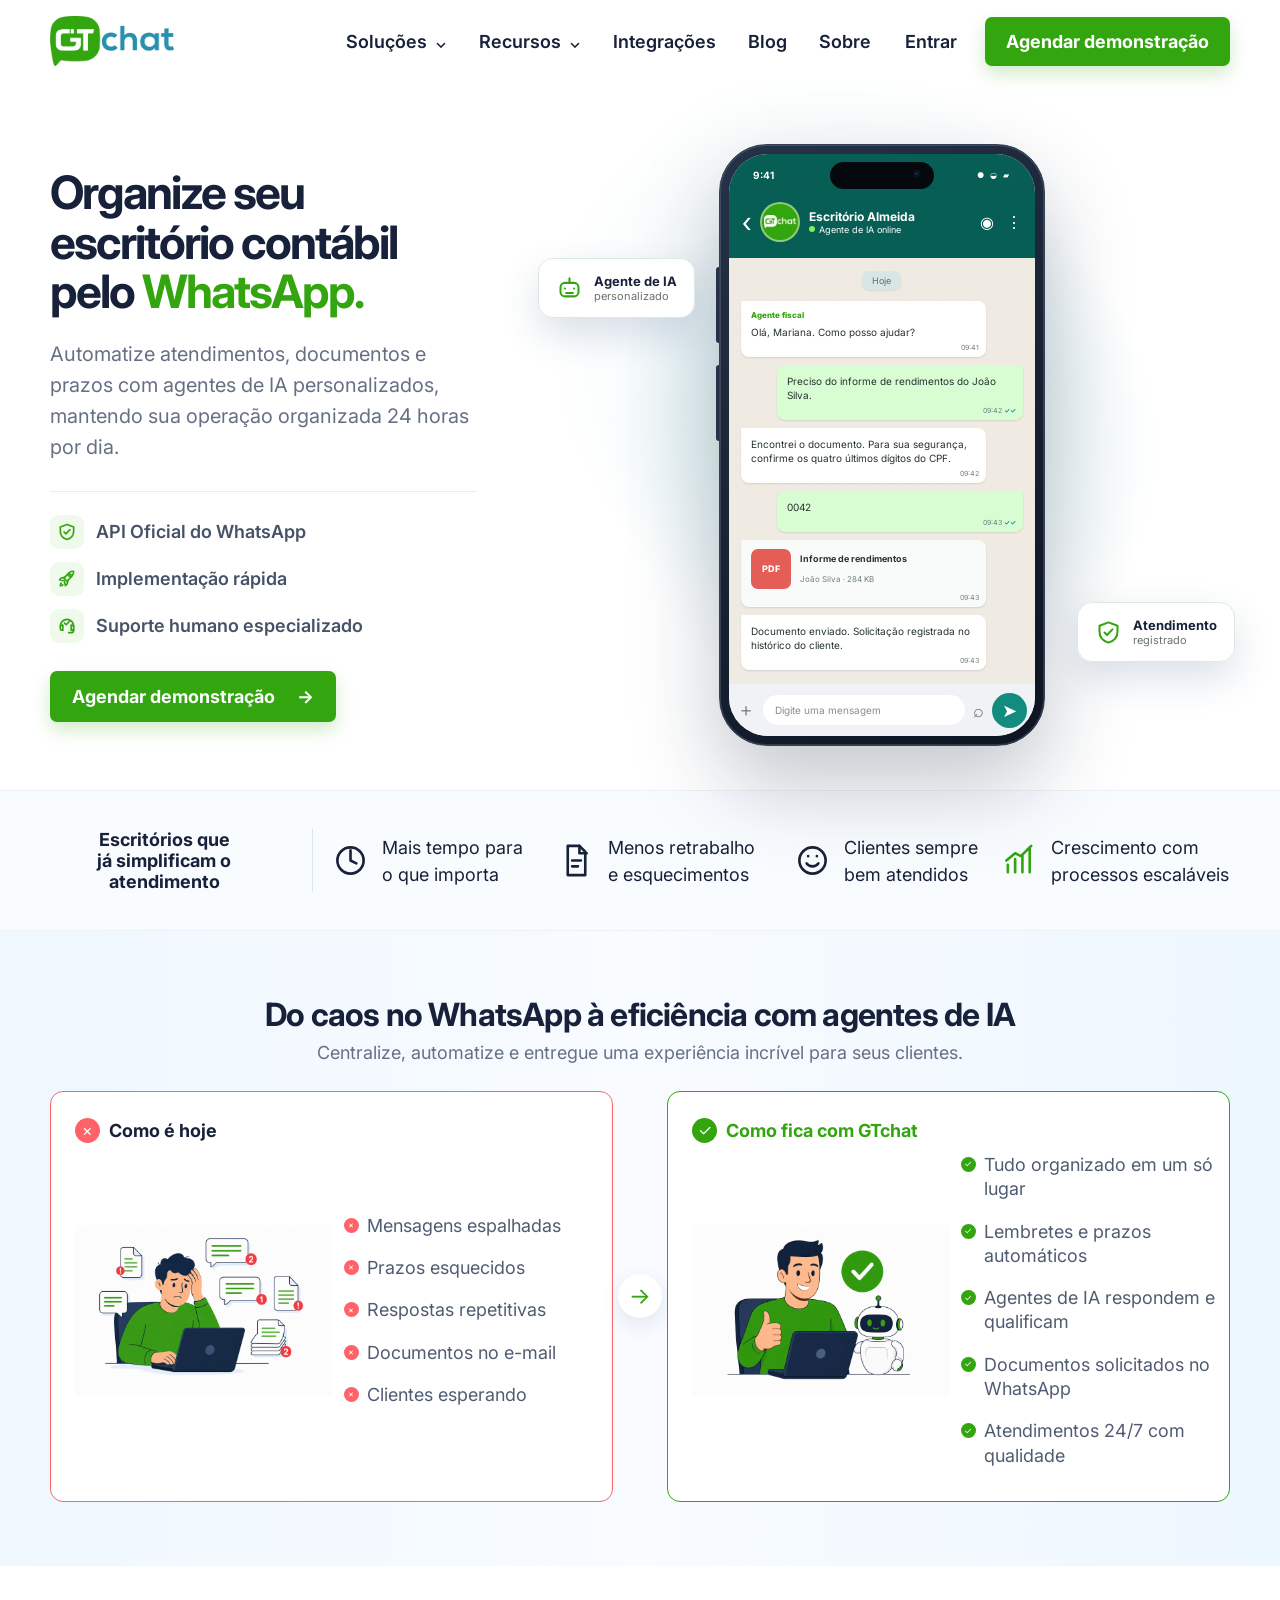
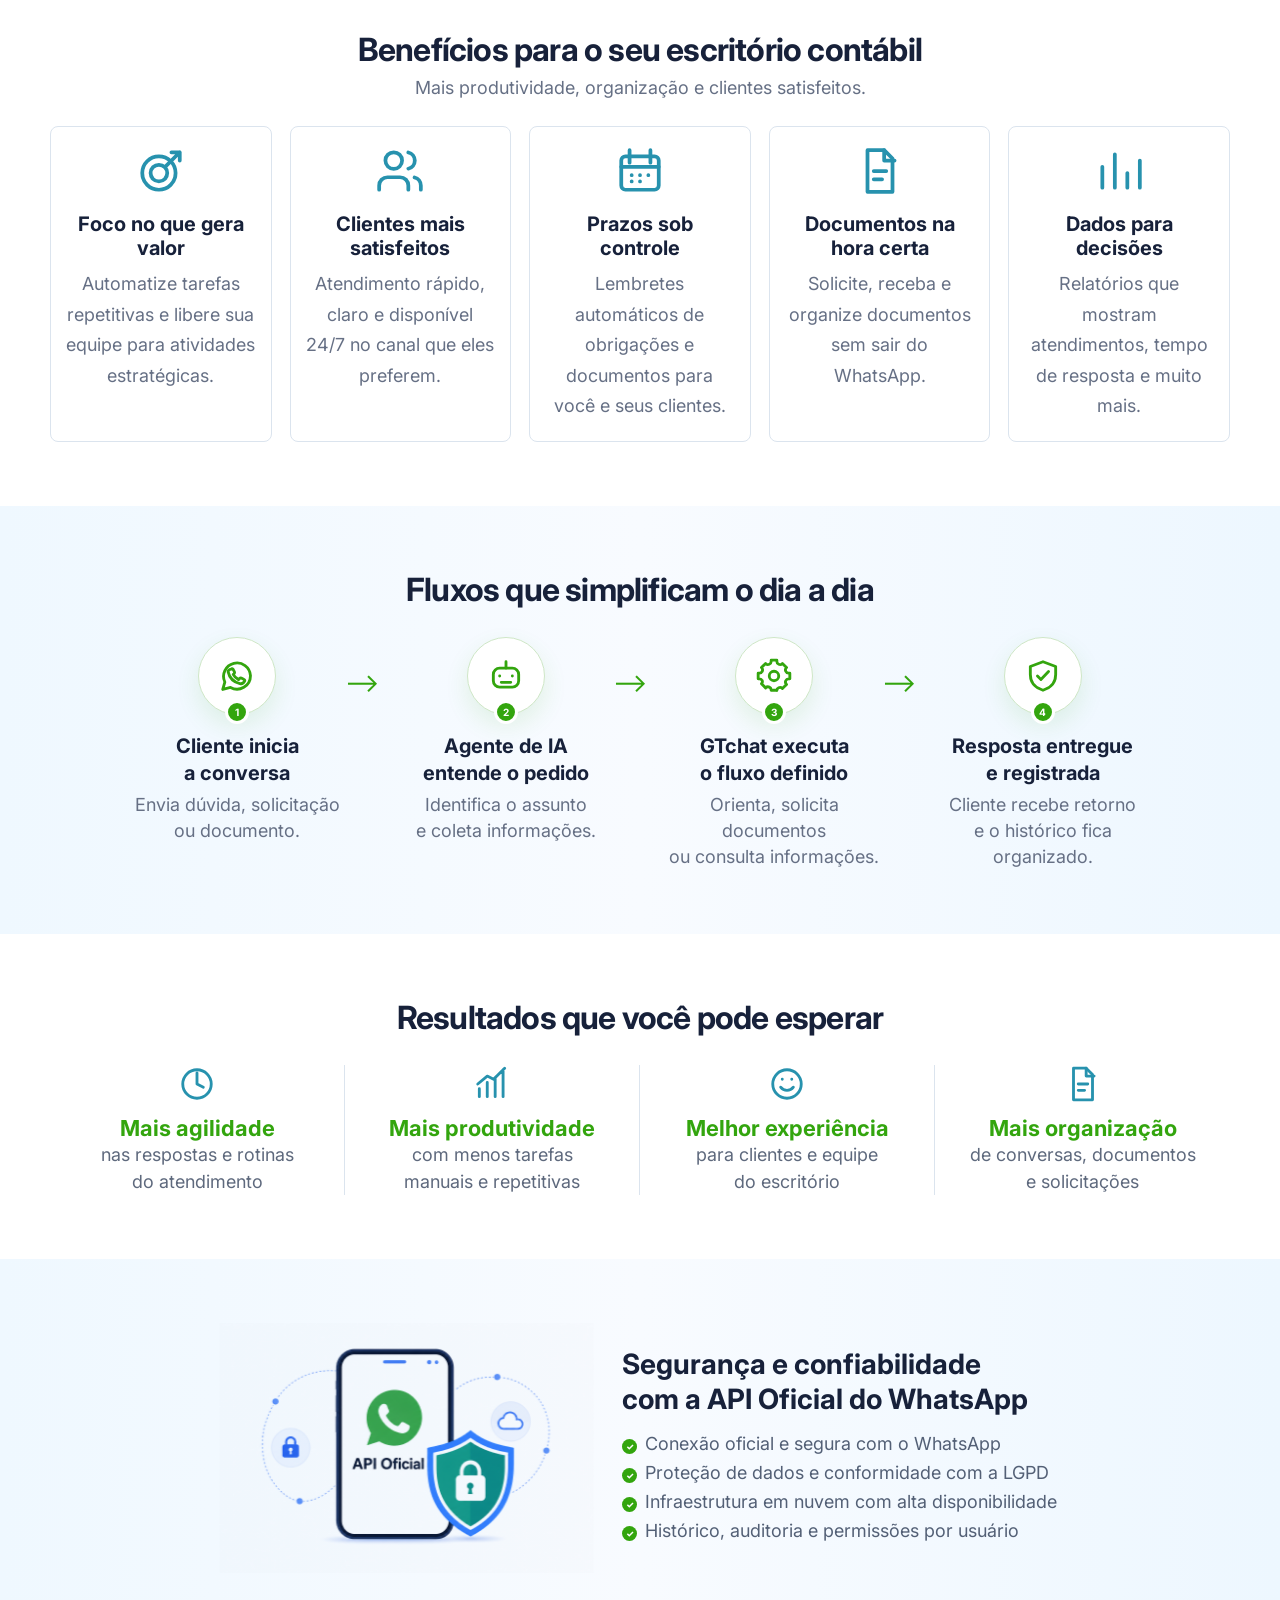
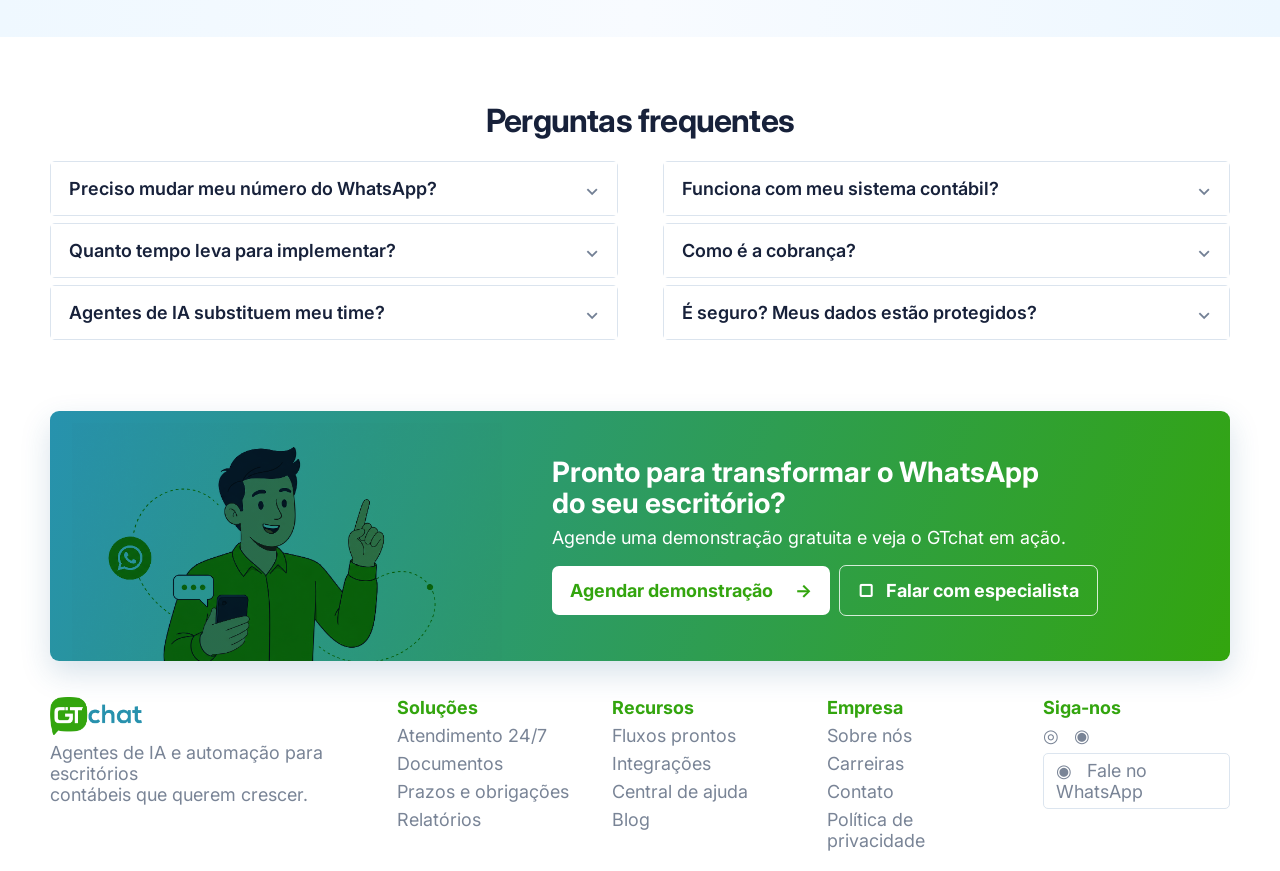
==== commit 33b5f80f: "Refina telefone e padroniza agentes de IA" ====
--- a/index.html
+++ b/index.html
@@ -35,7 +35,7 @@
       <div class="container hero-grid">
         <div class="hero-copy">
           <h1>Organize seu escritório contábil pelo <em>WhatsApp.</em></h1>
-          <p>Automatize atendimentos, documentos e prazos com IA, mantendo sua operação organizada 24 horas por dia.</p>
+          <p>Automatize atendimentos, documentos e prazos com agentes de IA personalizados, mantendo sua operação organizada 24 horas por dia.</p>
           <ul class="hero-points">
             <li><span><svg><use href="assets/icons.svg?v=2#shield-check"></use></svg></span>API Oficial do WhatsApp</li>
             <li><span><svg><use href="assets/icons.svg?v=2#rocket"></use></svg></span>Implementação rápida</li>
@@ -49,27 +49,29 @@
         <div class="hero-product phone-showcase" aria-label="WhatsApp com atendimento GTchat">
           <div class="phone-glow"></div>
           <div class="phone">
-            <div class="phone-notch"></div>
+            <div class="phone-buttons" aria-hidden="true"></div>
             <div class="phone-screen">
+              <div class="phone-status"><b>9:41</b><span>● ◒ ▰</span></div>
               <div class="wa-head">
-                <span class="wa-back">‹</span><span class="wa-avatar">GT</span>
-                <div><b>GTchat Contabilidade</b><small>online</small></div>
+                <span class="wa-back">‹</span>
+                <span class="wa-avatar"><img src="assets/brand/gtchat-white.png" alt=""></span>
+                <div><b>Escritório Almeida</b><small><i></i> Agente de IA online</small></div>
                 <span class="wa-actions">◉ &nbsp; ⋮</span>
               </div>
               <div class="wa-chat">
                 <div class="wa-date">Hoje</div>
-                <p class="wa-message received">Olá, Mariana! 👋<br>Como posso ajudar seu escritório hoje?<time>09:41</time></p>
-                <p class="wa-message sent">Preciso do informe de rendimentos do cliente João.<time>09:42 ✓✓</time></p>
-                <p class="wa-message received">Localizei o documento. Confirme o CPF final <b>**42</b> para envio.<time>09:42</time></p>
-                <p class="wa-message sent">Confirmado.<time>09:43 ✓✓</time></p>
-                <p class="wa-message received document-bubble"><span class="doc-icon">PDF</span><b>Informe de Rendimentos</b><small>João da Silva · 284 KB</small><time>09:43</time></p>
-                <p class="wa-message received">Pronto! Documento enviado e atendimento registrado automaticamente.<time>09:43</time></p>
+                <p class="wa-message received"><span class="agent-label">Agente fiscal</span>Olá, Mariana. Como posso ajudar?<time>09:41</time></p>
+                <p class="wa-message sent">Preciso do informe de rendimentos do João Silva.<time>09:42 <b>✓✓</b></time></p>
+                <p class="wa-message received">Encontrei o documento. Para sua segurança, confirme os quatro últimos dígitos do CPF.<time>09:42</time></p>
+                <p class="wa-message sent">0042<time>09:43 <b>✓✓</b></time></p>
+                <p class="wa-message received document-bubble"><span class="doc-icon">PDF</span><b>Informe de rendimentos</b><small>João Silva · 284 KB</small><time>09:43</time></p>
+                <p class="wa-message received">Documento enviado. Solicitação registrada no histórico do cliente.<time>09:43</time></p>
               </div>
-              <div class="wa-input"><span>☺</span><div>Mensagem</div><span>⌕</span><button>➤</button></div>
+              <div class="wa-input"><span>＋</span><div>Digite uma mensagem</div><span>⌕</span><button>➤</button></div>
             </div>
           </div>
-          <div class="phone-badge badge-ai"><svg><use href="assets/icons.svg?v=2#robot"></use></svg><span><b>IA atendendo</b>em segundos</span></div>
-          <div class="phone-badge badge-secure"><svg><use href="assets/icons.svg?v=2#shield-check"></use></svg><span><b>API Oficial</b>WhatsApp</span></div>
+          <div class="phone-badge badge-ai"><svg><use href="assets/icons.svg?v=2#robot"></use></svg><span><b>Agente de IA</b>personalizado</span></div>
+          <div class="phone-badge badge-secure"><svg><use href="assets/icons.svg?v=2#shield-check"></use></svg><span><b>Atendimento</b>registrado</span></div>
         </div>
       </div>
     </section>
@@ -87,7 +89,7 @@
     <section class="comparison section-blue" id="solucoes">
       <div class="container">
         <div class="section-title">
-          <h2>Do caos no WhatsApp à eficiência com IA</h2>
+          <h2>Do caos no WhatsApp à eficiência com agentes de IA</h2>
           <p>Centralize, automatize e entregue uma experiência incrível para seus clientes.</p>
         </div>
         <div class="comparison-grid">
@@ -102,8 +104,8 @@
           <article class="compare-card good">
             <header><i>✓</i><b>Como fica com GTchat</b></header>
             <div class="compare-content">
-              <img src="assets/images/accounting-ai-green-v3.png" alt="Contador usando inteligência artificial">
-              <ul><li>Tudo organizado em um só lugar</li><li>Lembretes e prazos automáticos</li><li>IA responde e qualifica</li><li>Documentos solicitados no WhatsApp</li><li>Atendimentos 24/7 com qualidade</li></ul>
+              <img src="assets/images/accounting-ai-green-v3.png" alt="Contador usando agentes de inteligência artificial">
+              <ul><li>Tudo organizado em um só lugar</li><li>Lembretes e prazos automáticos</li><li>Agentes de IA respondem e qualificam</li><li>Documentos solicitados no WhatsApp</li><li>Atendimentos 24/7 com qualidade</li></ul>
             </div>
           </article>
         </div>
@@ -130,13 +132,13 @@
       <div class="container">
         <div class="section-title"><h2>Fluxos que simplificam o dia a dia</h2></div>
         <div class="flow-grid">
-          <article><div class="flow-icon green"><svg><use href="assets/icons.svg#whatsapp"></use></svg><b>1</b></div><h3>Cliente inicia<br>a conversa</h3><p>Envia dúvida, solicitação<br>ou documento.</p></article>
+          <article><div class="flow-icon"><svg><use href="assets/icons.svg#whatsapp"></use></svg><b>1</b></div><h3>Cliente inicia<br>a conversa</h3><p>Envia dúvida, solicitação<br>ou documento.</p></article>
           <span class="flow-arrow">⟶</span>
-          <article><div class="flow-icon"><svg><use href="assets/icons.svg#robot"></use></svg><b>2</b></div><h3>IA entende<br>a necessidade</h3><p>Identifica o assunto<br>e coleta informações.</p></article>
+          <article><div class="flow-icon"><svg><use href="assets/icons.svg#robot"></use></svg><b>2</b></div><h3>Agente de IA<br>entende o pedido</h3><p>Identifica o assunto<br>e coleta informações.</p></article>
           <span class="flow-arrow">⟶</span>
-          <article><div class="flow-icon"><svg><use href="assets/icons.svg#document"></use></svg><b>3</b></div><h3>GTchat executa<br>o atendimento</h3><p>Orienta, solicita documentos<br>ou consulta informações.</p></article>
+          <article><div class="flow-icon"><svg><use href="assets/icons.svg#settings"></use></svg><b>3</b></div><h3>GTchat executa<br>o fluxo definido</h3><p>Orienta, solicita documentos<br>ou consulta informações.</p></article>
           <span class="flow-arrow">⟶</span>
-          <article><div class="flow-icon final"><svg><use href="assets/icons.svg#chart"></use></svg><b>4</b></div><h3>Resposta entregue<br>e registrada</h3><p>Cliente recebe retorno<br>e o histórico fica organizado.</p></article>
+          <article><div class="flow-icon"><svg><use href="assets/icons.svg#shield-check"></use></svg><b>4</b></div><h3>Resposta entregue<br>e registrada</h3><p>Cliente recebe retorno<br>e o histórico fica organizado.</p></article>
         </div>
       </div>
     </section>
@@ -170,7 +172,7 @@
           <div>
             <article><button>Preciso mudar meu número do WhatsApp?<span>⌄</span></button><p>Não. Cenário atual será analisado durante implantação.</p></article>
             <article><button>Quanto tempo leva para implementar?<span>⌄</span></button><p>Prazo depende de fluxos, integrações e volume operacional.</p></article>
-            <article><button>A IA substitui meu time de atendimento?<span>⌄</span></button><p>Não. IA automatiza tarefas e encaminha situações necessárias.</p></article>
+            <article><button>Agentes de IA substituem meu time?<span>⌄</span></button><p>Não. Agentes de IA automatizam tarefas e encaminham situações que precisam de atendimento humano.</p></article>
           </div>
           <div>
             <article><button>Funciona com meu sistema contábil?<span>⌄</span></button><p>Integrações dependem de API disponível no sistema utilizado.</p></article>
@@ -195,7 +197,7 @@
 
   <footer>
     <div class="container footer-grid">
-      <div><a class="logo" href="#inicio"><img src="assets/brand/gtchat-color.png" alt="GTchat"></a><p>IA e automação para escritórios<br>contábeis que querem crescer.</p></div>
+      <div><a class="logo" href="#inicio"><img src="assets/brand/gtchat-color.png" alt="GTchat"></a><p>Agentes de IA e automação para escritórios<br>contábeis que querem crescer.</p></div>
       <div><b>Soluções</b><a href="#solucoes">Atendimento 24/7</a><a href="#recursos">Documentos</a><a href="#fluxos">Prazos e obrigações</a><a href="#integracoes">Relatórios</a></div>
       <div><b>Recursos</b><a href="#">Fluxos prontos</a><a href="#">Integrações</a><a href="#">Central de ajuda</a><a href="#">Blog</a></div>
       <div><b>Empresa</b><a href="#">Sobre nós</a><a href="#">Carreiras</a><a href="#">Contato</a><a href="#">Política de privacidade</a></div>
--- a/style.css
+++ b/style.css
@@ -109,28 +109,33 @@
 }
 
 /* Telefone WhatsApp */
-.phone-showcase{display:grid;min-height:570px;padding:0;place-items:center}
-.phone-glow{position:absolute;width:520px;height:520px;border-radius:50%;background:radial-gradient(circle,rgba(51,165,14,.14),rgba(39,146,174,.06) 52%,transparent 72%)}
-.phone{position:relative;z-index:2;width:290px;padding:10px;border:2px solid #162239;border-radius:43px;background:#162239;box-shadow:0 32px 70px rgba(23,33,58,.22);transform:rotate(2deg)}
-.phone-notch{position:absolute;z-index:4;top:15px;left:50%;width:92px;height:22px;border-radius:14px;background:#162239;transform:translateX(-50%)}
-.phone-screen{height:540px;overflow:hidden;border-radius:33px;background:#efeae2}
-.wa-head{display:flex;height:72px;align-items:center;gap:9px;padding:19px 13px 9px;color:#fff;background:#075e54}
-.wa-back{font-size:28px}.wa-avatar{display:grid;width:38px;height:38px;place-items:center;border-radius:50%;background:var(--green);font-size:12px;font-weight:800}.wa-head div{display:flex;min-width:0;flex:1;flex-direction:column}.wa-head b{overflow:hidden;font-size:12px;white-space:nowrap;text-overflow:ellipsis}.wa-head small{font-size:9px}.wa-actions{font-size:16px;white-space:nowrap}
-.wa-chat{height:416px;padding:12px;background-color:#efeae2;background-image:radial-gradient(rgba(89,107,103,.08) 1px,transparent 1px);background-size:18px 18px}
-.wa-date{width:max-content;padding:4px 9px;margin:0 auto 10px;border-radius:7px;color:#60706b;background:#dbe9e5;font-size:9px}
-.wa-message{position:relative;width:85%;padding:9px 10px 17px;margin:8px 0;border-radius:8px;color:#26332f;background:#fff;font-size:10px;line-height:1.38;box-shadow:0 1px 1px rgba(0,0,0,.08)}
-.wa-message.sent{margin-left:auto;background:#d9fdd3}.wa-message time{position:absolute;right:7px;bottom:4px;color:#708079;font-size:7px}.document-bubble{display:grid;grid-template-columns:38px 1fr;gap:1px 8px;align-items:center}.document-bubble .doc-icon{grid-row:1/3;display:grid;width:38px;height:38px;place-items:center;border-radius:6px;color:#fff;background:#e55d57;font-size:9px;font-weight:800}.document-bubble b{font-size:9px}.document-bubble small{font-size:8px;color:#718078}
+.phone-showcase{display:grid;min-height:610px;padding:0;place-items:center}
+.phone-glow{position:absolute;width:560px;height:560px;border-radius:50%;background:radial-gradient(circle,rgba(51,165,14,.16),rgba(39,146,174,.07) 48%,transparent 70%)}
+.phone{position:relative;z-index:2;width:326px;padding:9px;border:1px solid #354057;border-radius:48px;background:linear-gradient(145deg,#263248,#0d1422);box-shadow:0 38px 85px rgba(17,31,54,.25),inset 0 0 0 1px rgba(255,255,255,.14)}
+.phone::before{position:absolute;z-index:5;top:17px;left:50%;width:104px;height:27px;border-radius:18px;background:#05080d;content:"";transform:translateX(-50%)}
+.phone::after{position:absolute;z-index:6;top:25px;left:calc(50% + 31px);width:7px;height:7px;border-radius:50%;background:#152c41;box-shadow:inset 0 0 0 2px #08111c;content:""}
+.phone-buttons{position:absolute;top:122px;left:-4px;width:3px;height:76px;border-radius:3px 0 0 3px;background:#263248;box-shadow:0 98px 0 #263248}
+.phone-screen{height:582px;overflow:hidden;border-radius:39px;background:#efeae2}
+.phone-status{display:flex;height:35px;align-items:center;justify-content:space-between;padding:7px 24px 0;color:#fff;background:#075e54;font-size:10px}.phone-status span{font-size:8px;letter-spacing:2px}
+.wa-head{display:flex;height:69px;align-items:center;gap:9px;padding:7px 13px 11px;color:#fff;background:#075e54;box-shadow:0 3px 8px rgba(0,0,0,.12)}
+.wa-back{font-size:28px}.wa-avatar{display:grid;width:40px;height:40px;overflow:hidden;place-items:center;border:2px solid rgba(255,255,255,.45);border-radius:50%;background:var(--green)}.wa-avatar img{width:32px;height:auto}.wa-head div{display:flex;min-width:0;flex:1;flex-direction:column}.wa-head b{overflow:hidden;font-size:12px;white-space:nowrap;text-overflow:ellipsis}.wa-head small{display:flex;align-items:center;gap:4px;font-size:9px}.wa-head small i{width:6px;height:6px;border-radius:50%;background:#7df25a}.wa-actions{font-size:16px;white-space:nowrap}
+.wa-chat{height:426px;padding:13px 12px;background-color:#efeae2;background-image:linear-gradient(rgba(239,234,226,.78),rgba(239,234,226,.78)),radial-gradient(rgba(89,107,103,.18) 1px,transparent 1px);background-size:auto,17px 17px}
+.wa-date{width:max-content;padding:4px 10px;margin:0 auto 11px;border-radius:7px;color:#60706b;background:#d8e7e3;font-size:9px;box-shadow:0 1px 2px rgba(0,0,0,.07)}
+.wa-message{position:relative;width:87%;padding:9px 10px 18px;margin:8px 0;border-radius:8px;color:#26332f;background:#fff;font-size:10px;line-height:1.4;box-shadow:0 1px 2px rgba(0,0,0,.11)}
+.wa-message.received{border-top-left-radius:2px}.wa-message.sent{margin-left:auto;border-top-right-radius:2px;background:#d9fdd3}.wa-message time{position:absolute;right:7px;bottom:4px;color:#708079;font-size:7px}.wa-message time b{color:#2792ae}.agent-label{display:block;margin-bottom:4px;color:var(--green);font-size:8px;font-weight:800}.document-bubble{display:grid;grid-template-columns:40px 1fr;gap:1px 9px;align-items:center;background:#f8fbfa}.document-bubble .doc-icon{grid-row:1/3;display:grid;width:40px;height:40px;place-items:center;border-radius:7px;color:#fff;background:#e55d57;font-size:9px;font-weight:800}.document-bubble b{font-size:9px}.document-bubble small{font-size:8px;color:#718078}
 .wa-input{display:flex;height:52px;align-items:center;gap:8px;padding:7px 8px;background:#f0f2f5}.wa-input>div{flex:1;padding:9px 12px;border-radius:19px;color:#85908c;background:#fff;font-size:10px}.wa-input>span{color:#66736f}.wa-input button{display:grid;width:35px;height:35px;place-items:center;border:0;border-radius:50%;color:#fff;background:#128c7e}
-.phone-badge{position:absolute;z-index:3;display:flex;align-items:center;gap:10px;padding:13px 16px;border:1px solid #dce9e0;border-radius:13px;background:#fff;box-shadow:0 14px 34px rgba(32,66,116,.14)}
-.phone-badge svg{width:26px;height:26px;color:var(--green)}.phone-badge span{display:flex;flex-direction:column;color:#697568;font-size:11px}.phone-badge b{color:var(--navy);font-size:13px}.badge-ai{top:105px;left:18px}.badge-secure{right:2px;bottom:80px}
+.phone-badge{position:absolute;z-index:3;display:flex;align-items:center;gap:11px;padding:14px 17px;border:1px solid #dce9e0;border-radius:15px;background:rgba(255,255,255,.96);box-shadow:0 16px 38px rgba(32,66,116,.16);backdrop-filter:blur(8px)}
+.phone-badge svg{width:27px;height:27px;color:var(--green)}.phone-badge span{display:flex;flex-direction:column;color:#697568;font-size:11px}.phone-badge b{color:var(--navy);font-size:13px}.badge-ai{top:118px;left:5px}.badge-secure{right:-5px;bottom:88px}
 
 @media(max-width:950px){.phone-showcase{min-height:650px}}
 @media(max-width:650px){
   .hero-product.phone-showcase{display:grid}
   .phone-showcase{min-height:530px;margin-top:20px}
-  .phone{width:255px}
-  .phone-screen{height:480px}
-  .wa-chat{height:356px;padding:9px}
+  .phone{width:276px}
+  .phone-screen{height:515px}
+  .wa-chat{height:359px;padding:9px}
+  .phone-status{height:33px}
+  .wa-head{height:66px}
   .phone-glow{width:360px;height:360px}
   .phone-badge{padding:9px 11px}
   .phone-badge span{font-size:9px}.phone-badge b{font-size:10px}
@@ -139,6 +144,10 @@
 
 /* Fluxo simplificado */
 .flow-grid{grid-template-columns:1fr 54px 1fr 54px 1fr 54px 1fr;max-width:1020px;margin:auto}
+.flow-icon,.flow-icon.green,.flow-icon.final{width:78px;height:78px;border:1px solid #cfe7c7;border-radius:50%;background:#fff;box-shadow:0 10px 25px rgba(51,165,14,.11)}
+.flow-icon svg,.flow-icon.green svg,.flow-icon.final svg{width:38px;height:38px;color:var(--green);stroke-width:1.8}
+.flow-icon b{bottom:-10px;width:24px;height:24px;border:3px solid #fff;background:var(--green);font-size:10px}
+.flow-arrow{color:var(--green);font-size:26px}
 .result-grid svg{width:38px;height:38px;margin-bottom:12px;color:var(--blue)}
 .result-grid strong{font-size:22px}
 
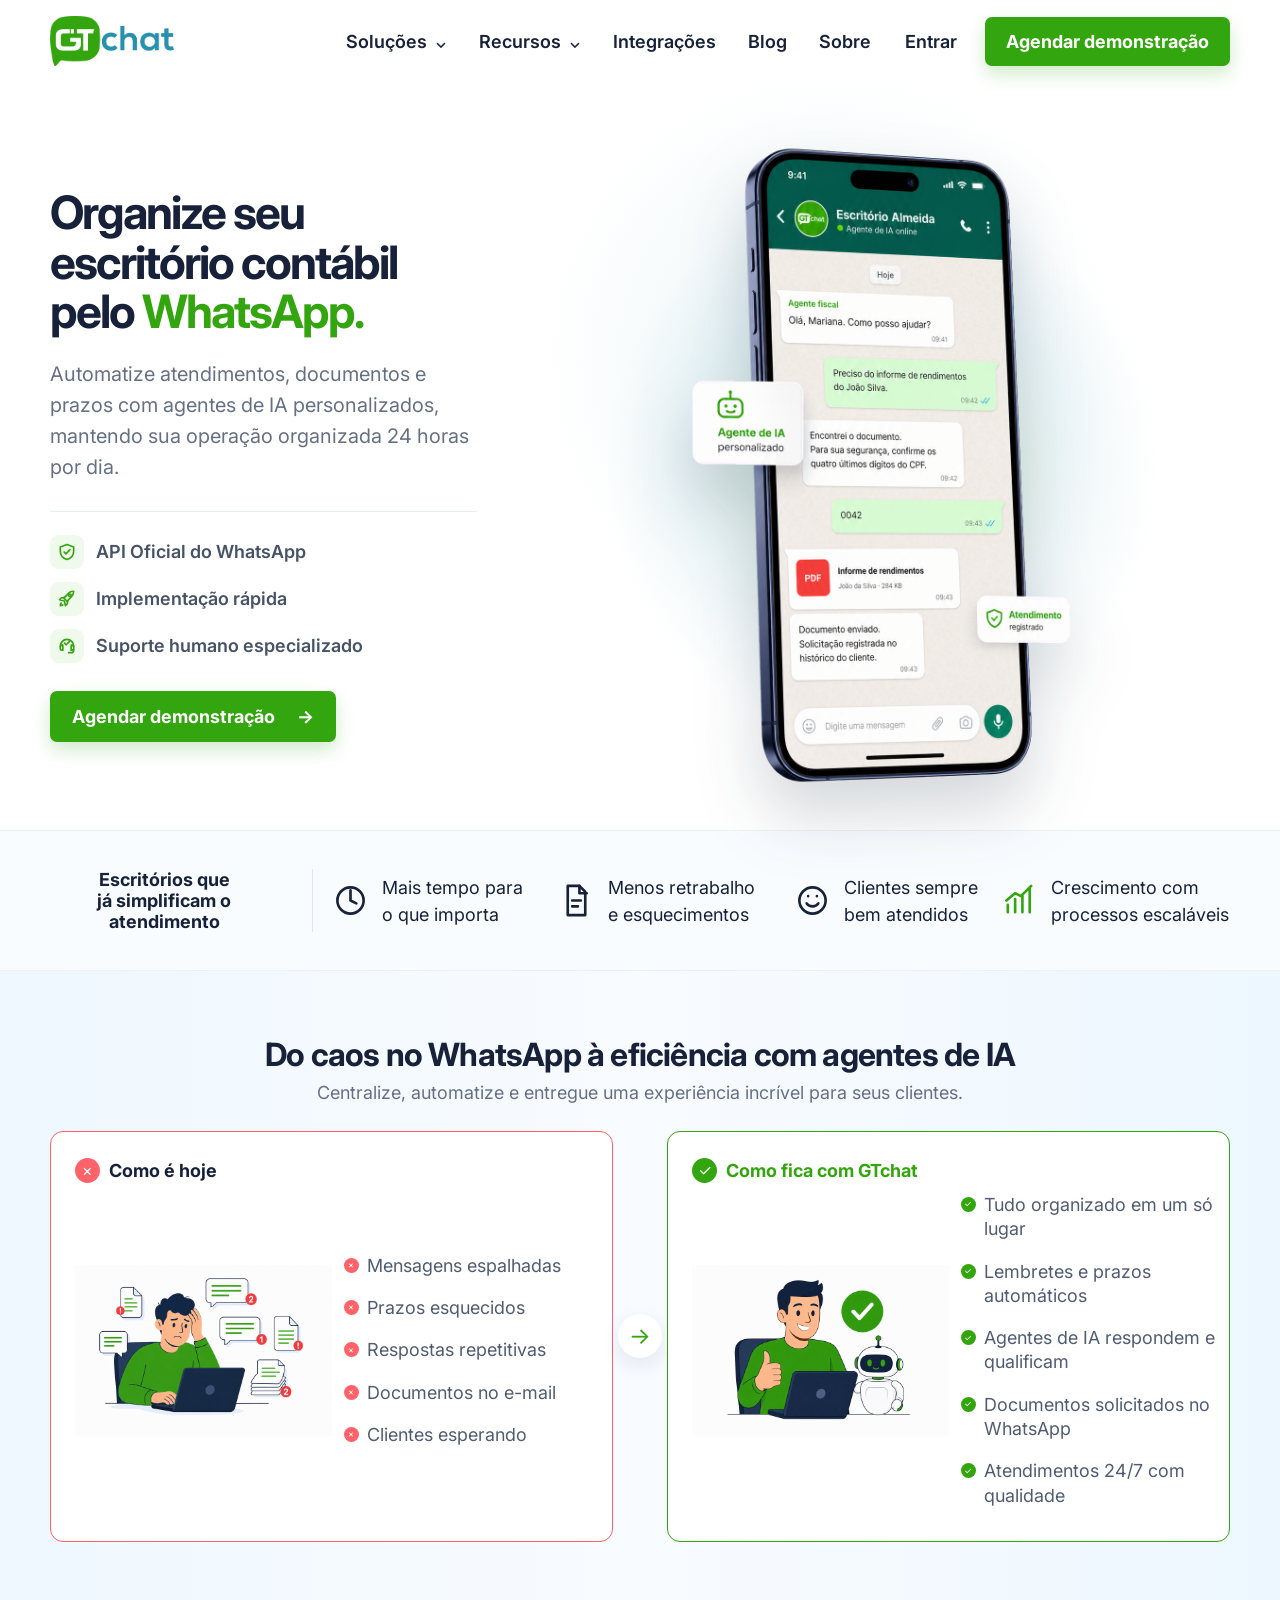
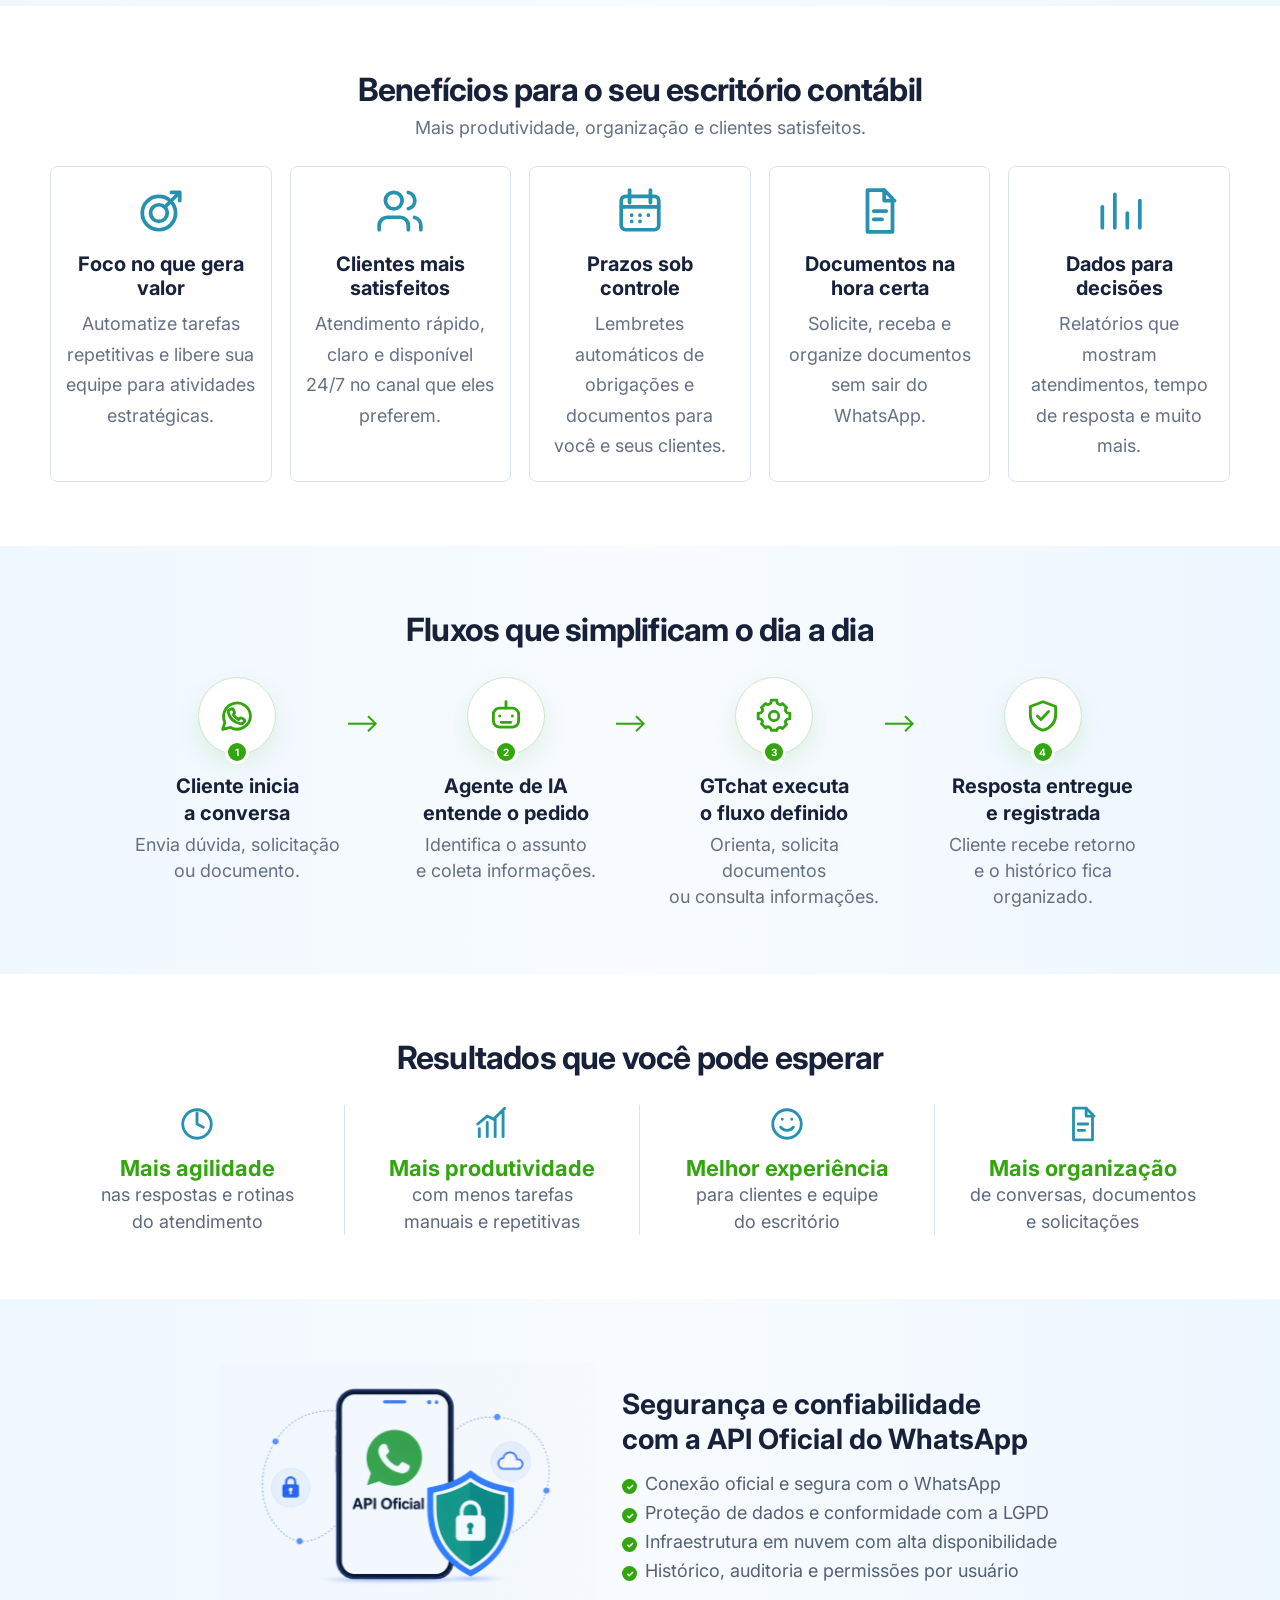
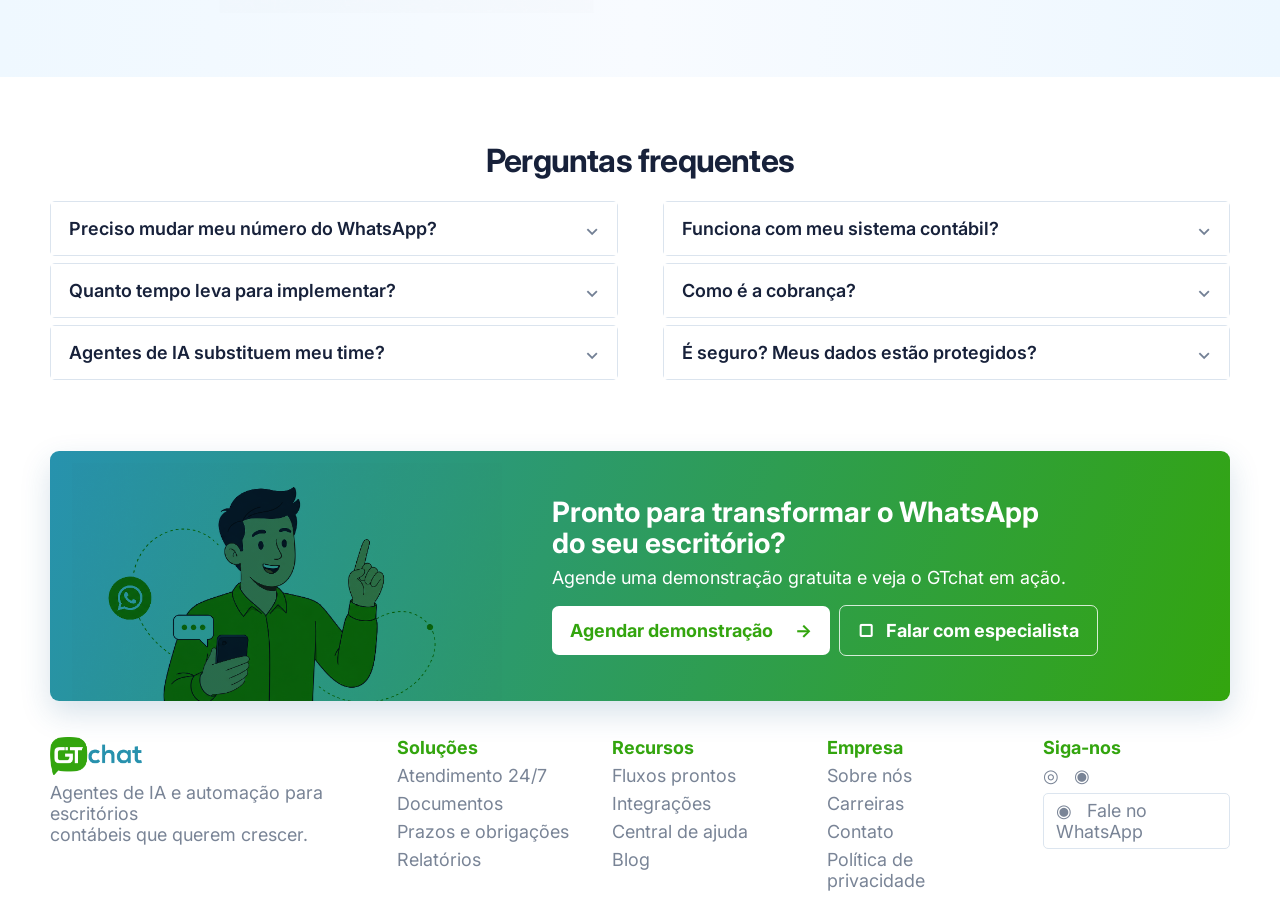
==== commit 715154fe: "Substitui telefone por mockup rasterizado" ====
--- a/index.html
+++ b/index.html
@@ -48,30 +48,7 @@
 
         <div class="hero-product phone-showcase" aria-label="WhatsApp com atendimento GTchat">
           <div class="phone-glow"></div>
-          <div class="phone">
-            <div class="phone-buttons" aria-hidden="true"></div>
-            <div class="phone-screen">
-              <div class="phone-status"><b>9:41</b><span>● ◒ ▰</span></div>
-              <div class="wa-head">
-                <span class="wa-back">‹</span>
-                <span class="wa-avatar"><img src="assets/brand/gtchat-white.png" alt=""></span>
-                <div><b>Escritório Almeida</b><small><i></i> Agente de IA online</small></div>
-                <span class="wa-actions">◉ &nbsp; ⋮</span>
-              </div>
-              <div class="wa-chat">
-                <div class="wa-date">Hoje</div>
-                <p class="wa-message received"><span class="agent-label">Agente fiscal</span>Olá, Mariana. Como posso ajudar?<time>09:41</time></p>
-                <p class="wa-message sent">Preciso do informe de rendimentos do João Silva.<time>09:42 <b>✓✓</b></time></p>
-                <p class="wa-message received">Encontrei o documento. Para sua segurança, confirme os quatro últimos dígitos do CPF.<time>09:42</time></p>
-                <p class="wa-message sent">0042<time>09:43 <b>✓✓</b></time></p>
-                <p class="wa-message received document-bubble"><span class="doc-icon">PDF</span><b>Informe de rendimentos</b><small>João Silva · 284 KB</small><time>09:43</time></p>
-                <p class="wa-message received">Documento enviado. Solicitação registrada no histórico do cliente.<time>09:43</time></p>
-              </div>
-              <div class="wa-input"><span>＋</span><div>Digite uma mensagem</div><span>⌕</span><button>➤</button></div>
-            </div>
-          </div>
-          <div class="phone-badge badge-ai"><svg><use href="assets/icons.svg?v=2#robot"></use></svg><span><b>Agente de IA</b>personalizado</span></div>
-          <div class="phone-badge badge-secure"><svg><use href="assets/icons.svg?v=2#shield-check"></use></svg><span><b>Atendimento</b>registrado</span></div>
+          <img class="phone-render" src="assets/images/gtchat-phone-agent-v1.png" alt="Telefone exibindo atendimento contábil realizado por agente de IA personalizado da GTchat">
         </div>
       </div>
     </section>
--- a/style.css
+++ b/style.css
@@ -111,6 +111,7 @@
 /* Telefone WhatsApp */
 .phone-showcase{display:grid;min-height:610px;padding:0;place-items:center}
 .phone-glow{position:absolute;width:560px;height:560px;border-radius:50%;background:radial-gradient(circle,rgba(51,165,14,.16),rgba(39,146,174,.07) 48%,transparent 70%)}
+.phone-render{position:relative;z-index:2;display:block;width:auto;max-width:100%;height:auto;max-height:650px;filter:drop-shadow(0 34px 32px rgba(17,31,54,.18))}
 .phone{position:relative;z-index:2;width:326px;padding:9px;border:1px solid #354057;border-radius:48px;background:linear-gradient(145deg,#263248,#0d1422);box-shadow:0 38px 85px rgba(17,31,54,.25),inset 0 0 0 1px rgba(255,255,255,.14)}
 .phone::before{position:absolute;z-index:5;top:17px;left:50%;width:104px;height:27px;border-radius:18px;background:#05080d;content:"";transform:translateX(-50%)}
 .phone::after{position:absolute;z-index:6;top:25px;left:calc(50% + 31px);width:7px;height:7px;border-radius:50%;background:#152c41;box-shadow:inset 0 0 0 2px #08111c;content:""}
@@ -130,7 +131,8 @@
 @media(max-width:950px){.phone-showcase{min-height:650px}}
 @media(max-width:650px){
   .hero-product.phone-showcase{display:grid}
-  .phone-showcase{min-height:530px;margin-top:20px}
+  .phone-showcase{min-height:500px;margin-top:20px}
+  .phone-render{width:auto;max-width:100%;max-height:500px}
   .phone{width:276px}
   .phone-screen{height:515px}
   .wa-chat{height:359px;padding:9px}
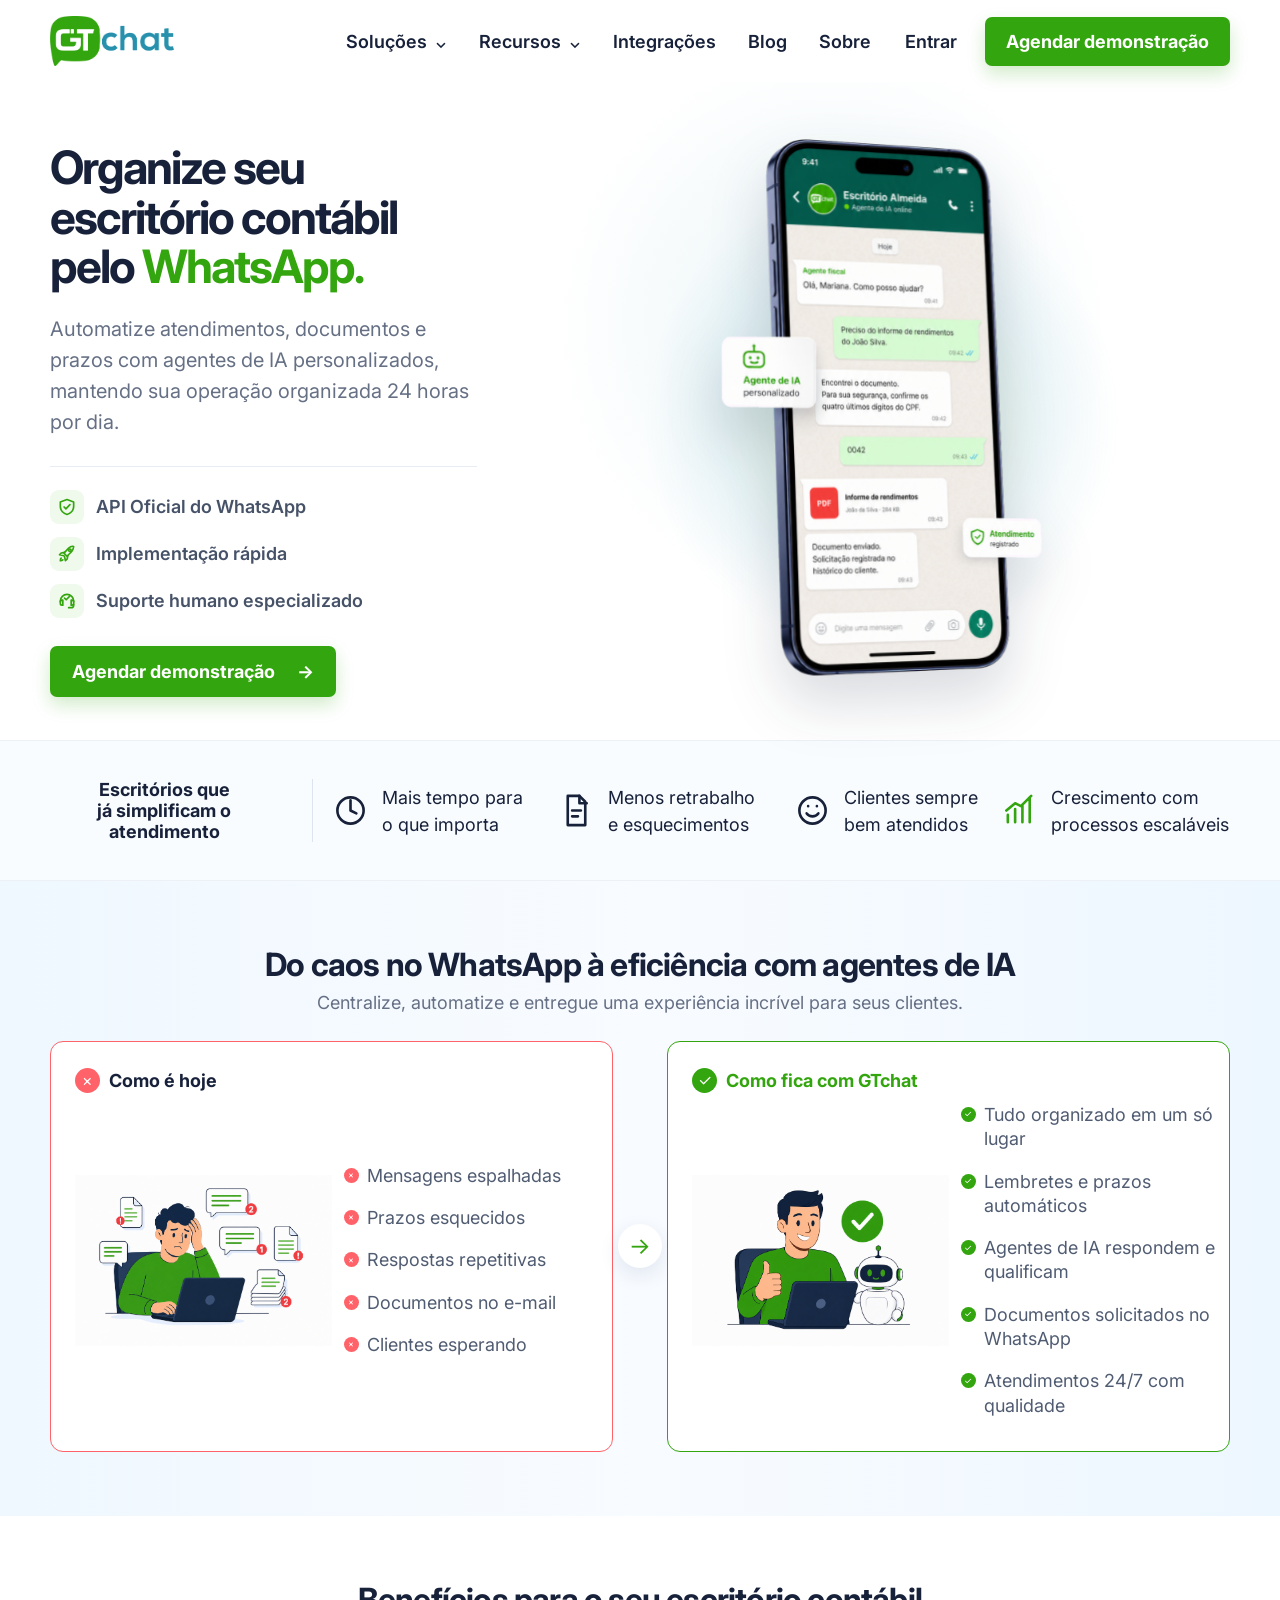
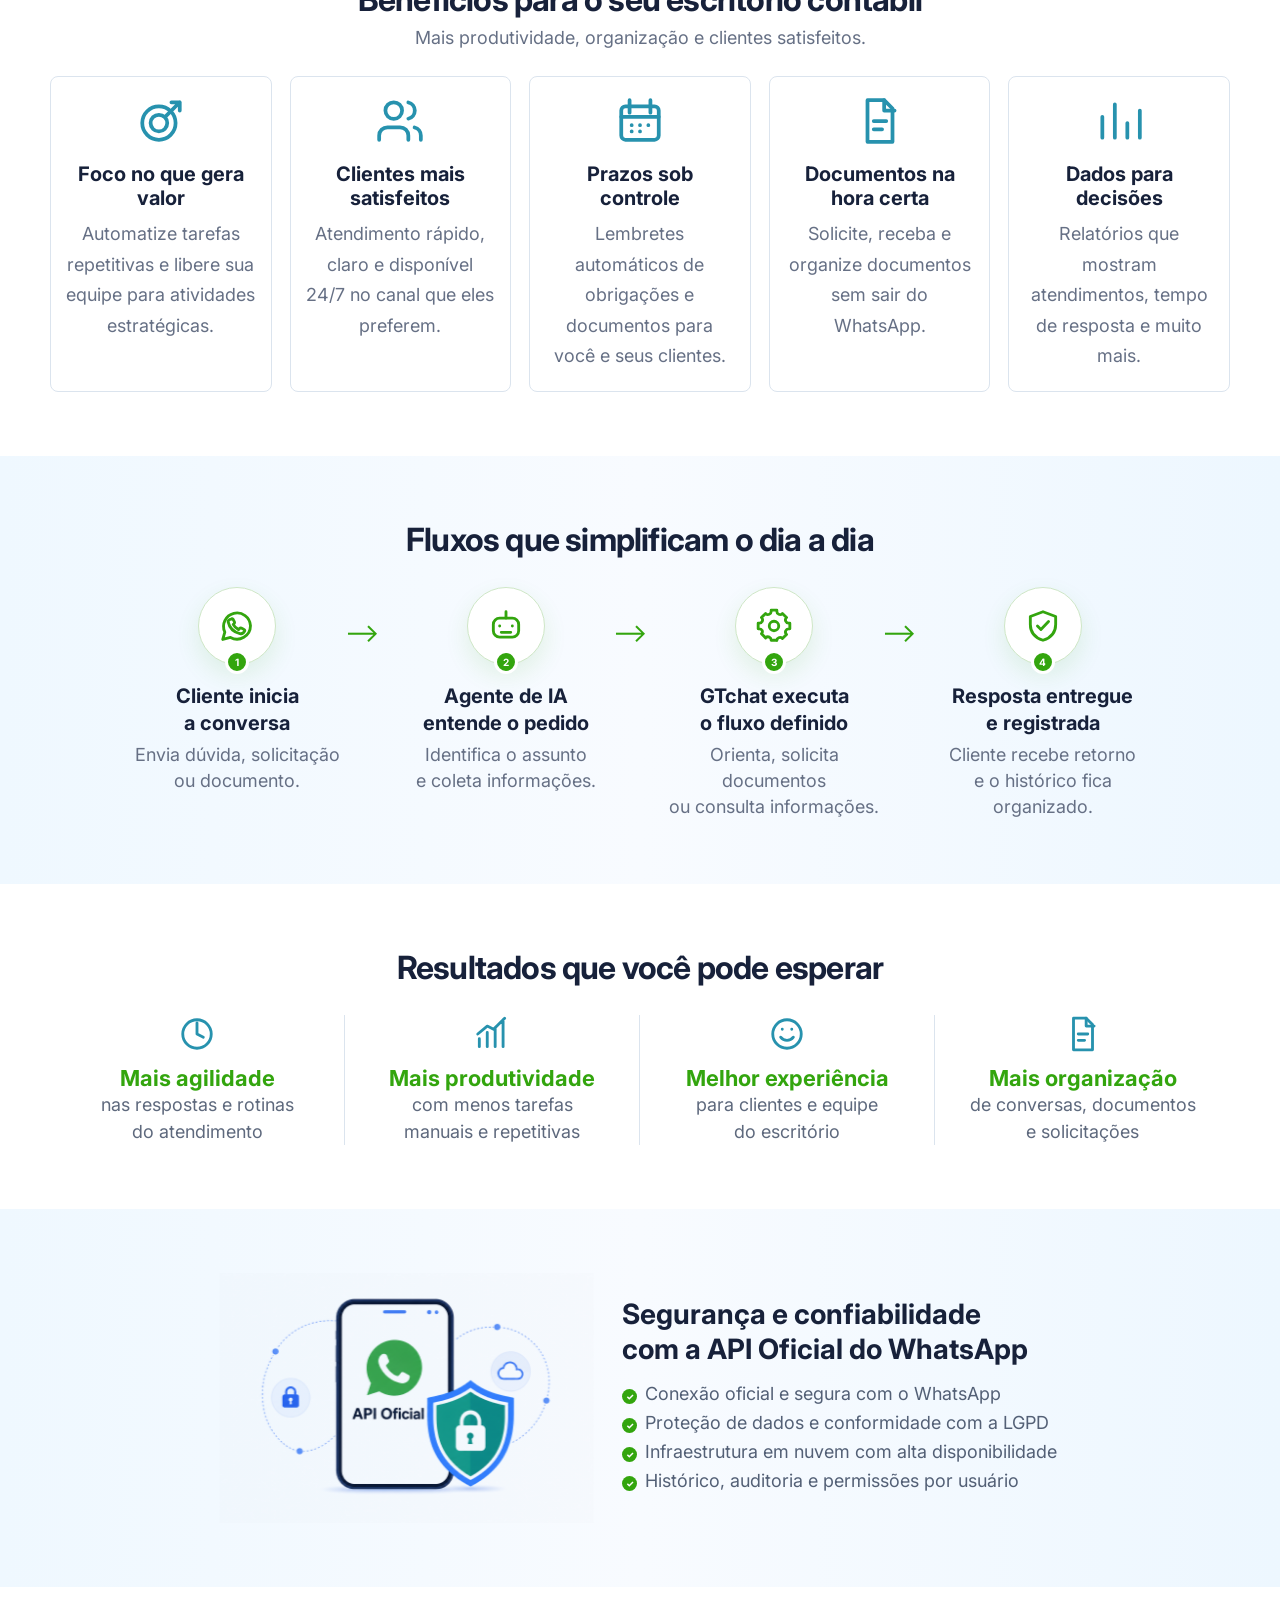
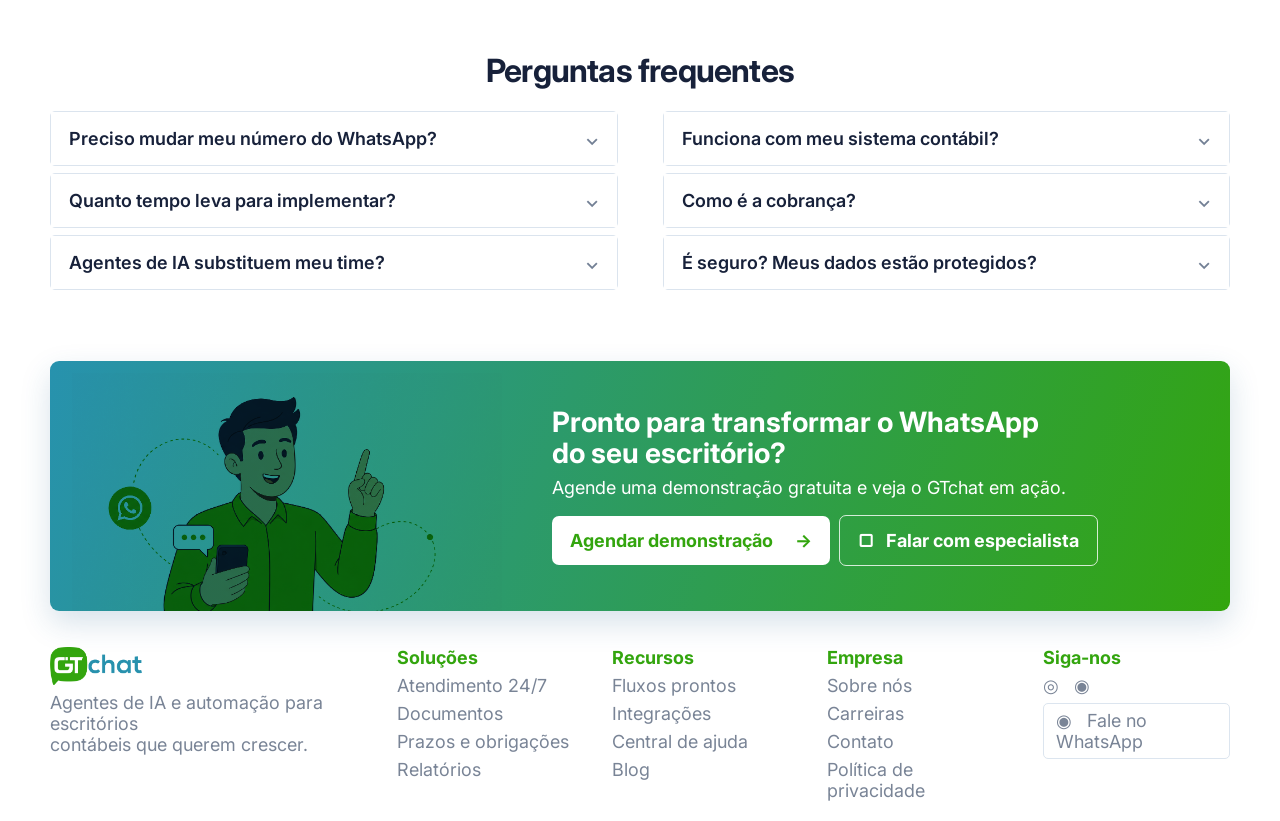
==== commit 516a24fc: "Adiciona rotação 3D do telefone no scroll" ====
--- a/index.html
+++ b/index.html
@@ -9,7 +9,7 @@
   <link rel="preconnect" href="https://fonts.googleapis.com">
   <link rel="preconnect" href="https://fonts.gstatic.com" crossorigin>
   <link href="https://fonts.googleapis.com/css2?family=Inter:wght@400;500;600;700;800&display=swap" rel="stylesheet">
-  <link rel="stylesheet" href="style.css">
+  <link rel="stylesheet" href="style.css?v=4">
 </head>
 <body>
   <header class="header" id="inicio">
@@ -182,6 +182,6 @@
     </div>
   </footer>
 
-  <script src="script.js"></script>
+  <script src="script.js?v=4"></script>
 </body>
 </html>
--- a/style.css
+++ b/style.css
@@ -109,9 +109,9 @@
 }
 
 /* Telefone WhatsApp */
-.phone-showcase{display:grid;min-height:610px;padding:0;place-items:center}
-.phone-glow{position:absolute;width:560px;height:560px;border-radius:50%;background:radial-gradient(circle,rgba(51,165,14,.16),rgba(39,146,174,.07) 48%,transparent 70%)}
-.phone-render{position:relative;z-index:2;display:block;width:auto;max-width:100%;height:auto;max-height:650px;filter:drop-shadow(0 34px 32px rgba(17,31,54,.18))}
+.phone-showcase{display:grid;min-height:560px;padding:0;perspective:1100px;place-items:center}
+.phone-glow{position:absolute;width:480px;height:480px;border-radius:50%;background:radial-gradient(circle,rgba(51,165,14,.16),rgba(39,146,174,.07) 48%,transparent 70%)}
+.phone-render{position:relative;z-index:2;display:block;width:auto;max-width:100%;height:auto;max-height:550px;filter:drop-shadow(0 28px 28px rgba(17,31,54,.16));transform:rotateX(var(--phone-rx,0deg)) rotateY(var(--phone-ry,0deg)) rotateZ(var(--phone-rz,0deg)) translate3d(0,var(--phone-y,0),0);transform-origin:50% 48%;transform-style:preserve-3d;will-change:transform}
 .phone{position:relative;z-index:2;width:326px;padding:9px;border:1px solid #354057;border-radius:48px;background:linear-gradient(145deg,#263248,#0d1422);box-shadow:0 38px 85px rgba(17,31,54,.25),inset 0 0 0 1px rgba(255,255,255,.14)}
 .phone::before{position:absolute;z-index:5;top:17px;left:50%;width:104px;height:27px;border-radius:18px;background:#05080d;content:"";transform:translateX(-50%)}
 .phone::after{position:absolute;z-index:6;top:25px;left:calc(50% + 31px);width:7px;height:7px;border-radius:50%;background:#152c41;box-shadow:inset 0 0 0 2px #08111c;content:""}
@@ -128,7 +128,7 @@
 .phone-badge{position:absolute;z-index:3;display:flex;align-items:center;gap:11px;padding:14px 17px;border:1px solid #dce9e0;border-radius:15px;background:rgba(255,255,255,.96);box-shadow:0 16px 38px rgba(32,66,116,.16);backdrop-filter:blur(8px)}
 .phone-badge svg{width:27px;height:27px;color:var(--green)}.phone-badge span{display:flex;flex-direction:column;color:#697568;font-size:11px}.phone-badge b{color:var(--navy);font-size:13px}.badge-ai{top:118px;left:5px}.badge-secure{right:-5px;bottom:88px}
 
-@media(max-width:950px){.phone-showcase{min-height:650px}}
+@media(max-width:950px){.phone-showcase{min-height:600px}.phone-render{max-height:570px}}
 @media(max-width:650px){
   .hero-product.phone-showcase{display:grid}
   .phone-showcase{min-height:500px;margin-top:20px}
@@ -142,6 +142,10 @@
   .phone-badge{padding:9px 11px}
   .phone-badge span{font-size:9px}.phone-badge b{font-size:10px}
   .badge-ai{top:80px;left:-3px}.badge-secure{right:-3px;bottom:55px}
+}
+
+@media(prefers-reduced-motion:reduce){
+  .phone-render{transform:none!important}
 }
 
 /* Fluxo simplificado */
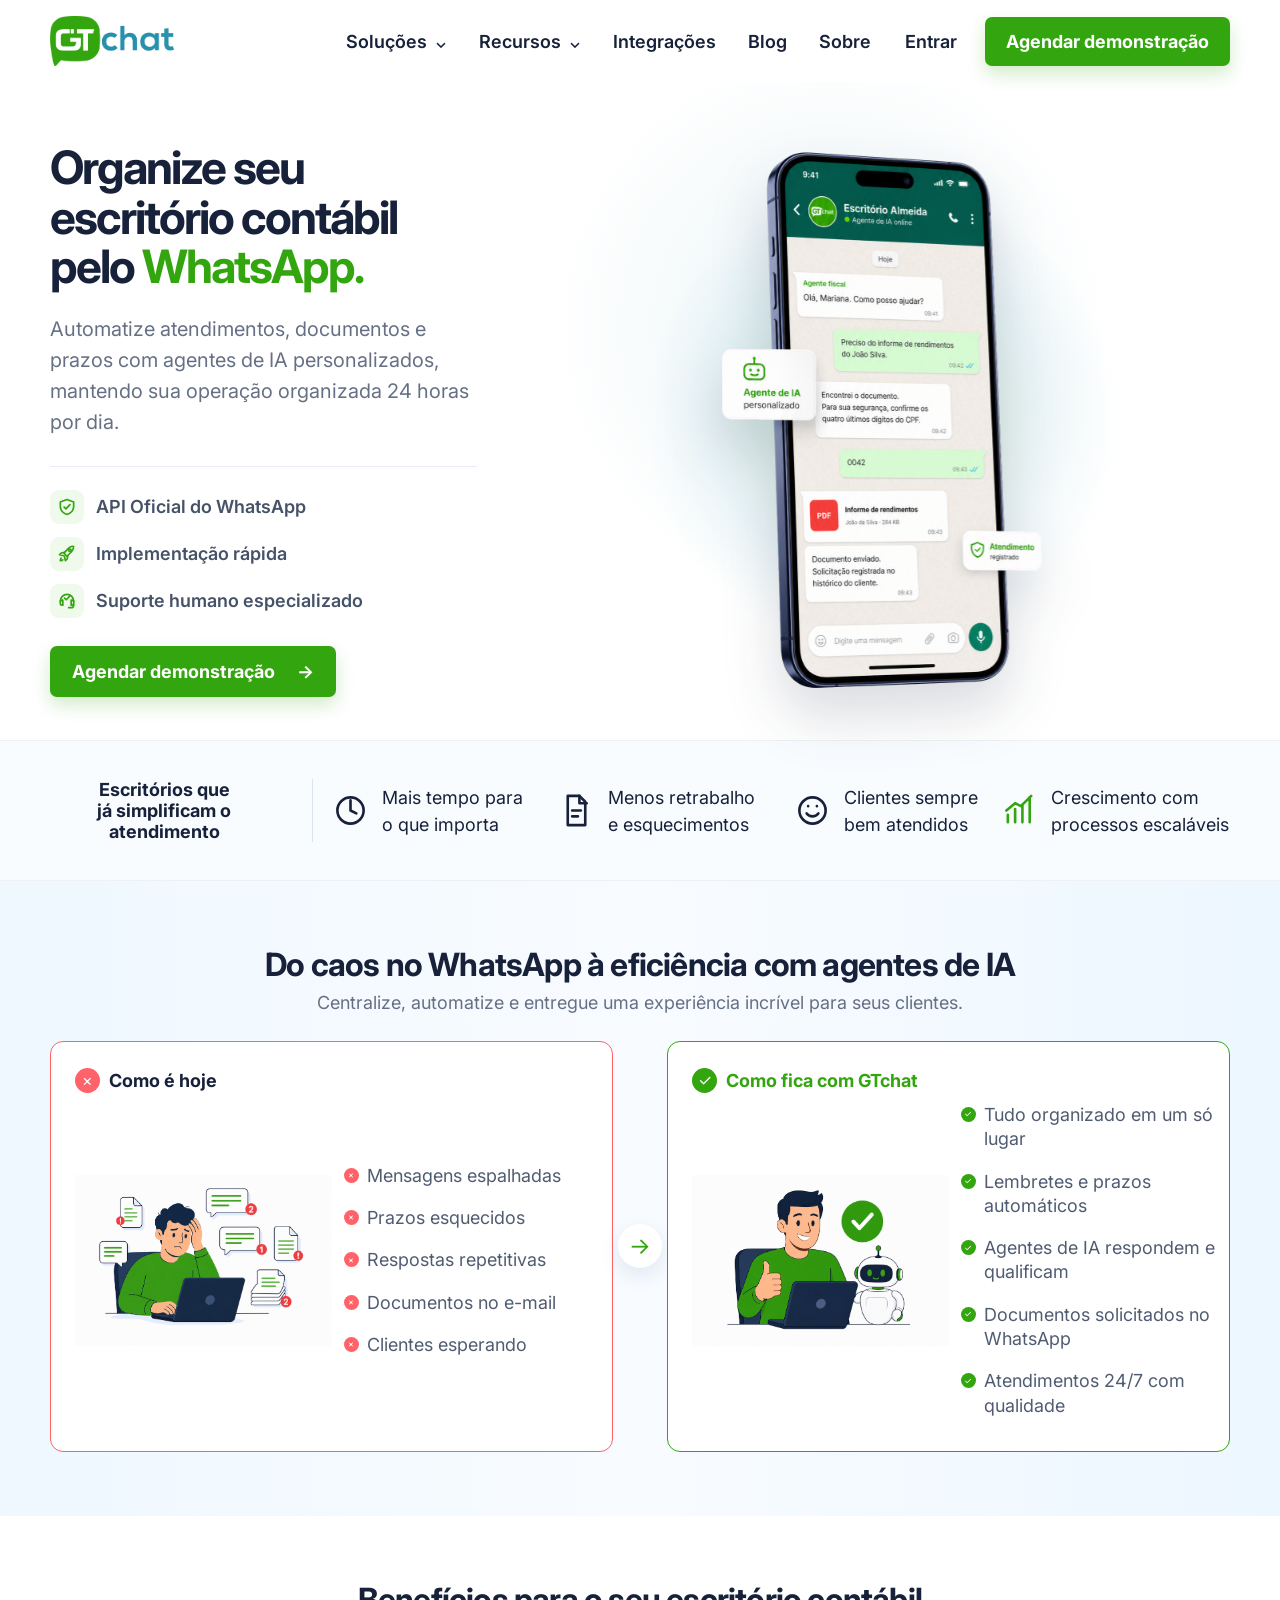
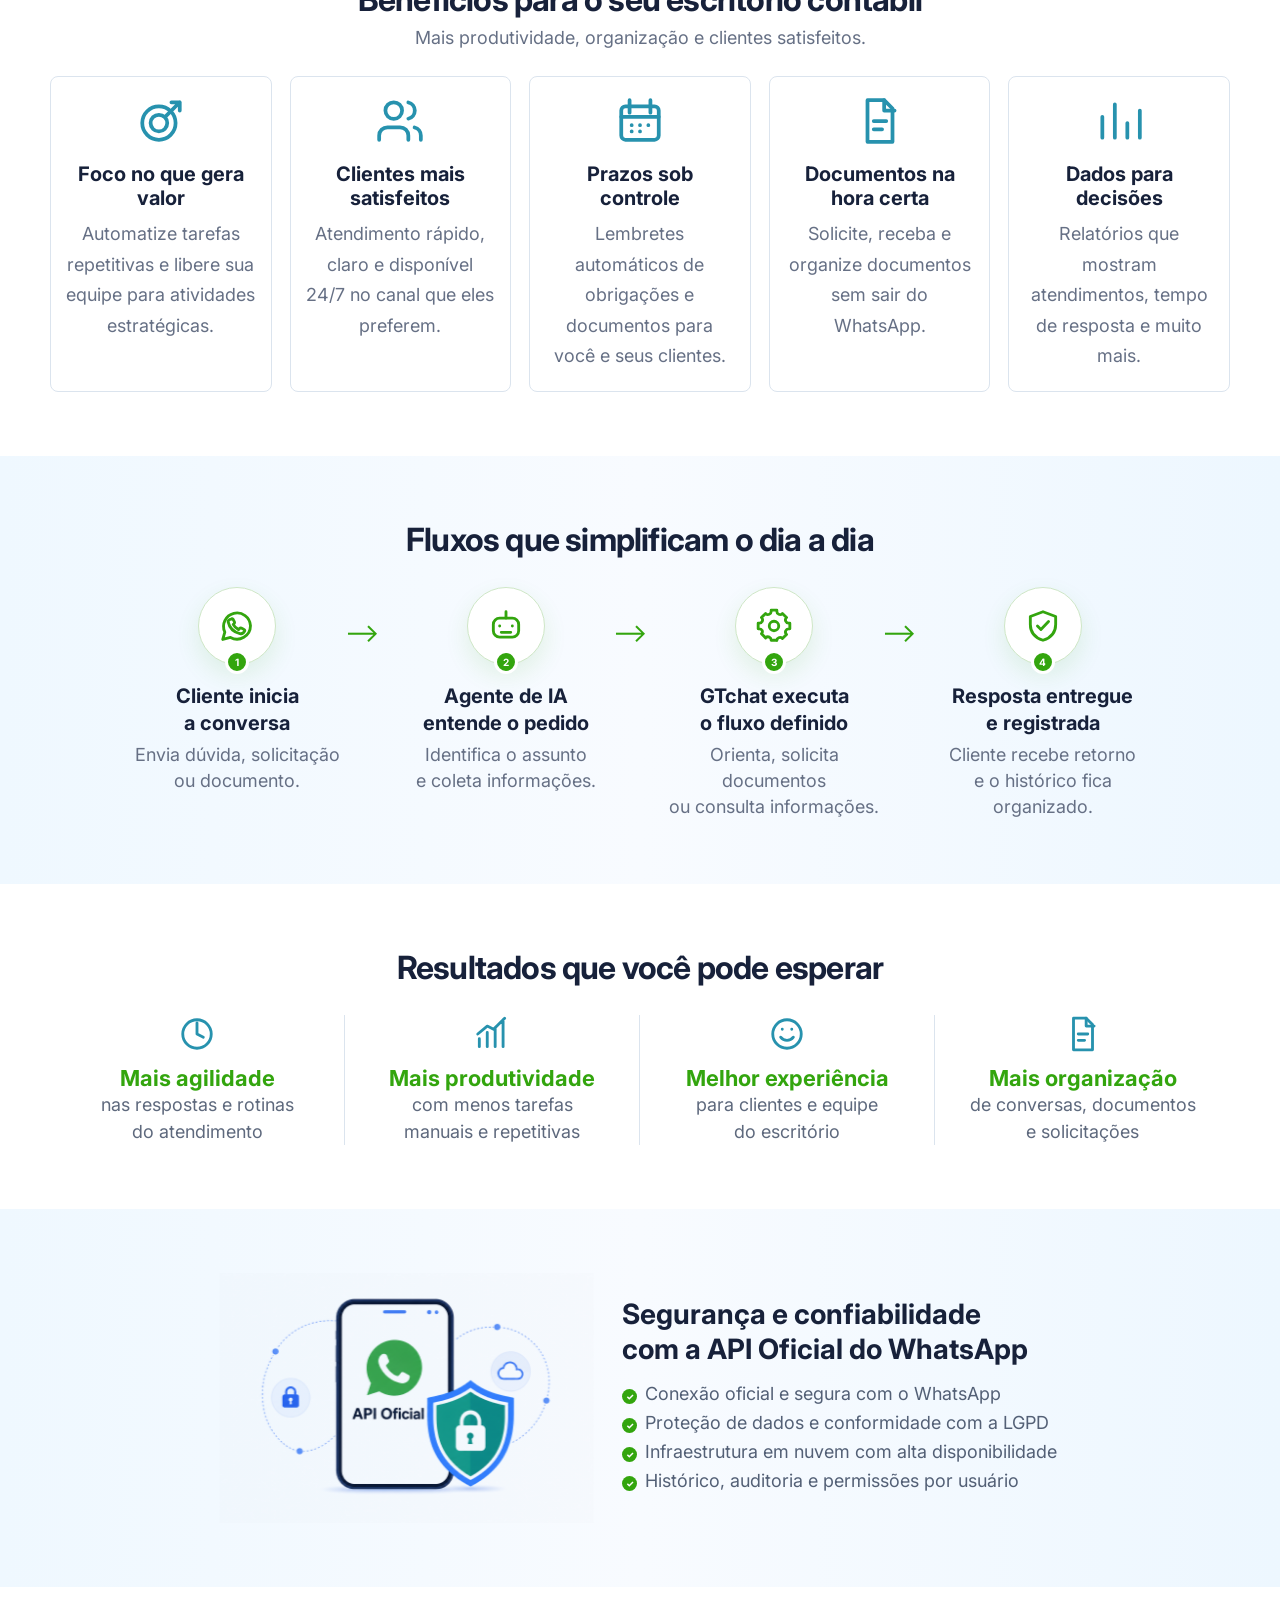
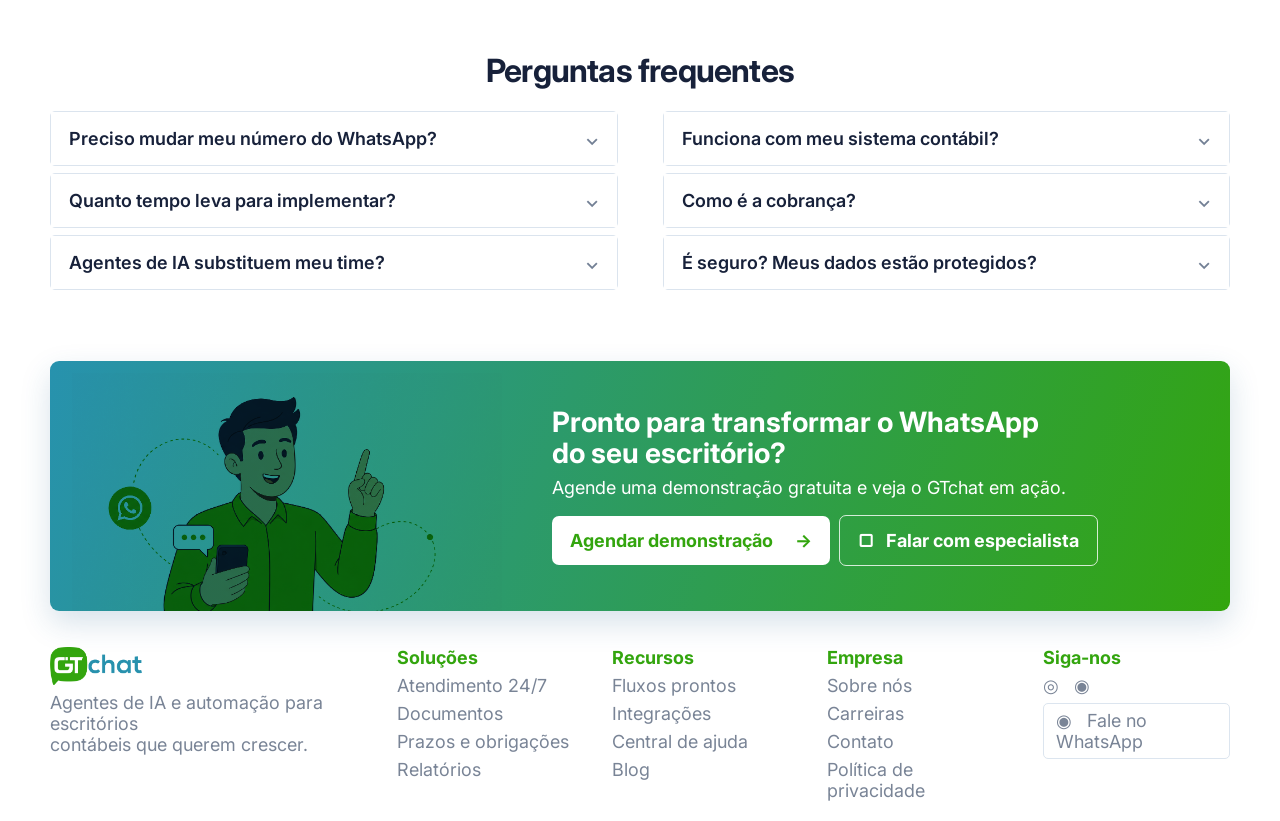
==== commit 80171084: "Amplia rotação do telefone para 360 graus" ====
--- a/index.html
+++ b/index.html
@@ -9,7 +9,7 @@
   <link rel="preconnect" href="https://fonts.googleapis.com">
   <link rel="preconnect" href="https://fonts.gstatic.com" crossorigin>
   <link href="https://fonts.googleapis.com/css2?family=Inter:wght@400;500;600;700;800&display=swap" rel="stylesheet">
-  <link rel="stylesheet" href="style.css?v=4">
+  <link rel="stylesheet" href="style.css?v=5">
 </head>
 <body>
   <header class="header" id="inicio">
@@ -182,6 +182,6 @@
     </div>
   </footer>
 
-  <script src="script.js?v=4"></script>
+  <script src="script.js?v=5"></script>
 </body>
 </html>
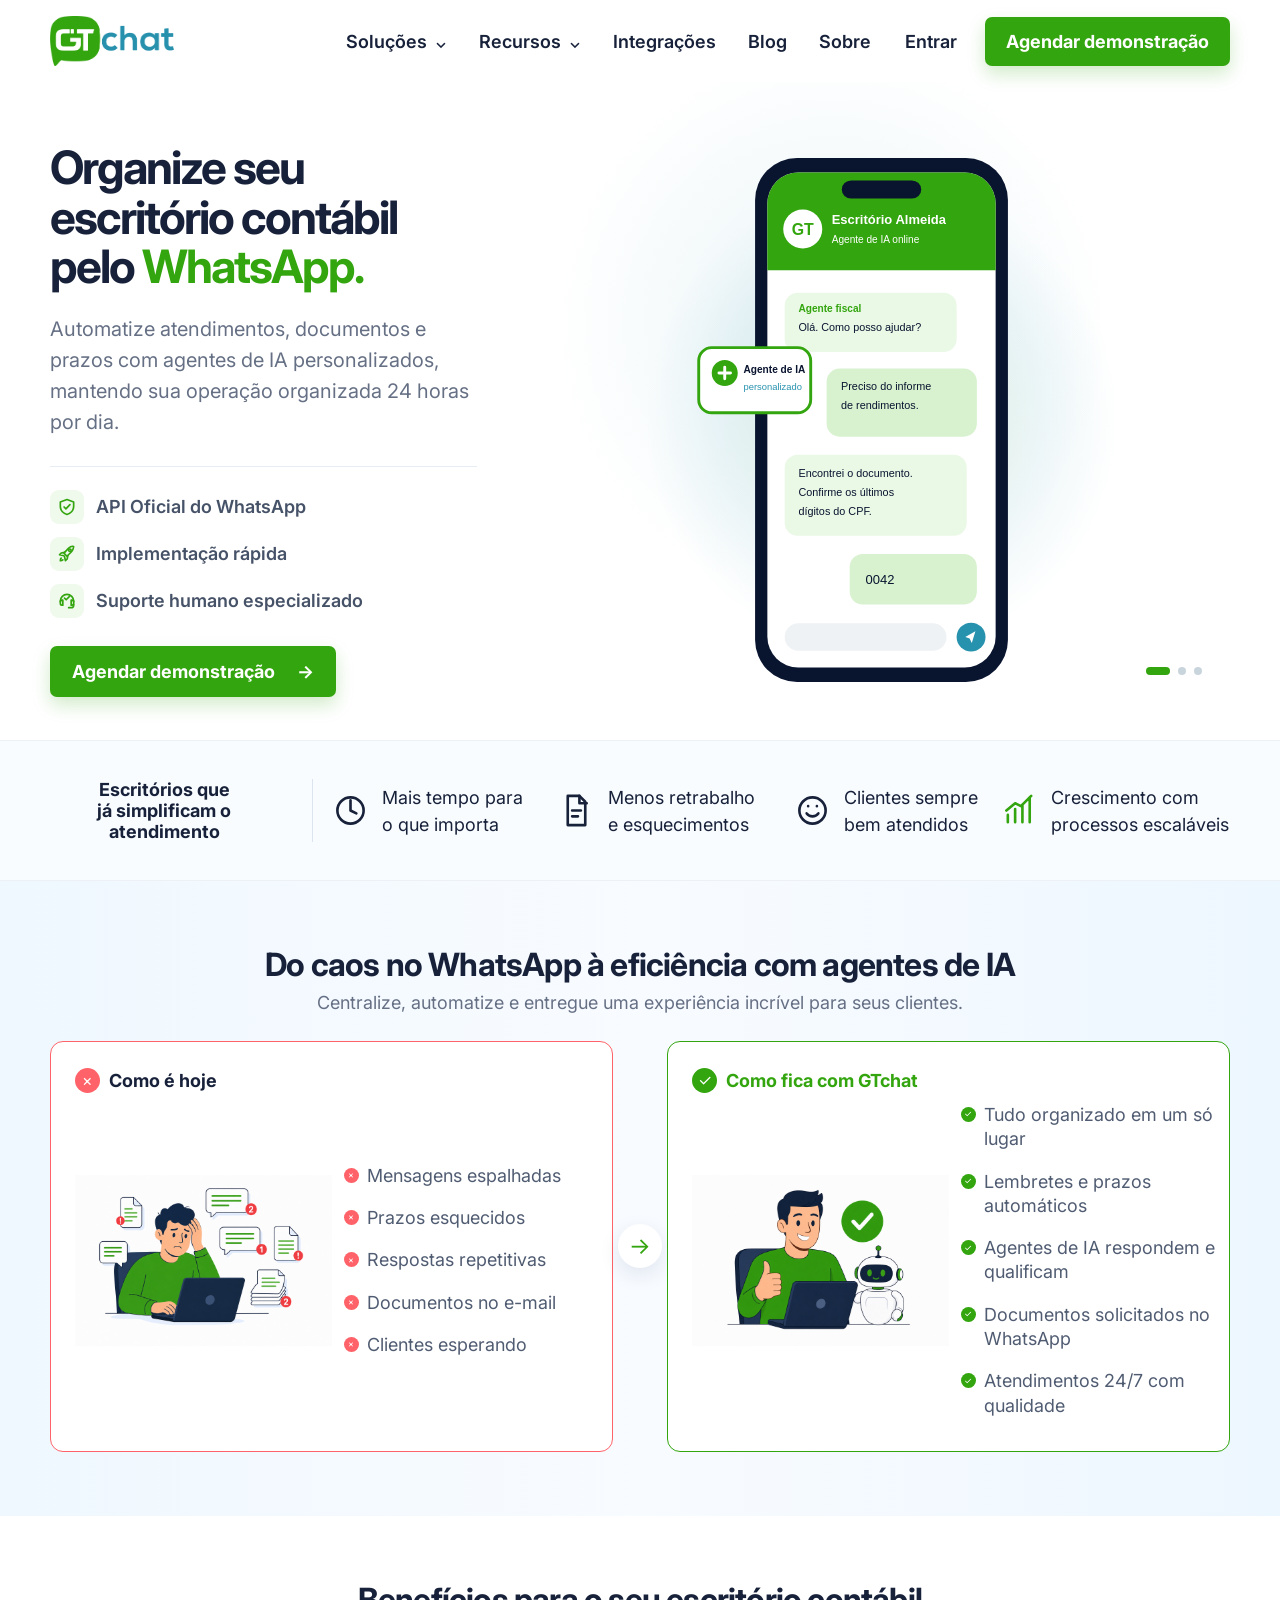
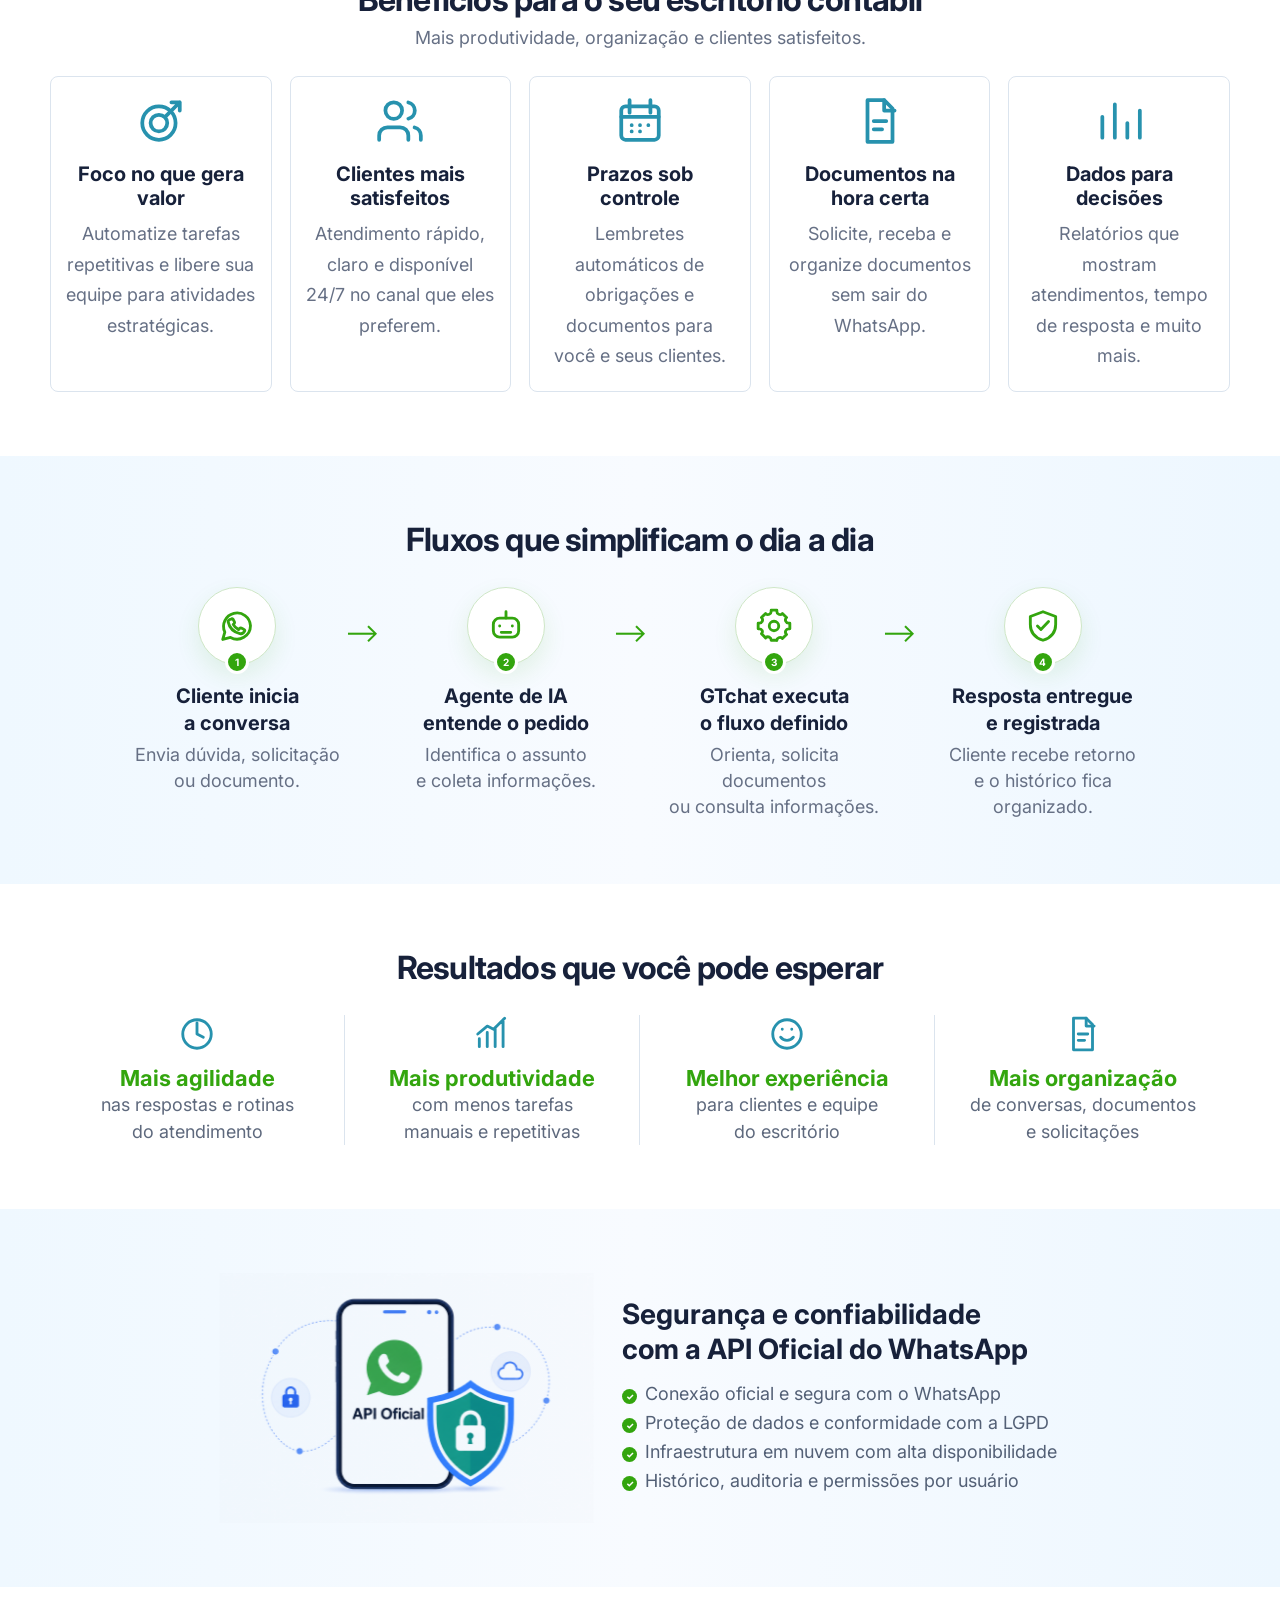
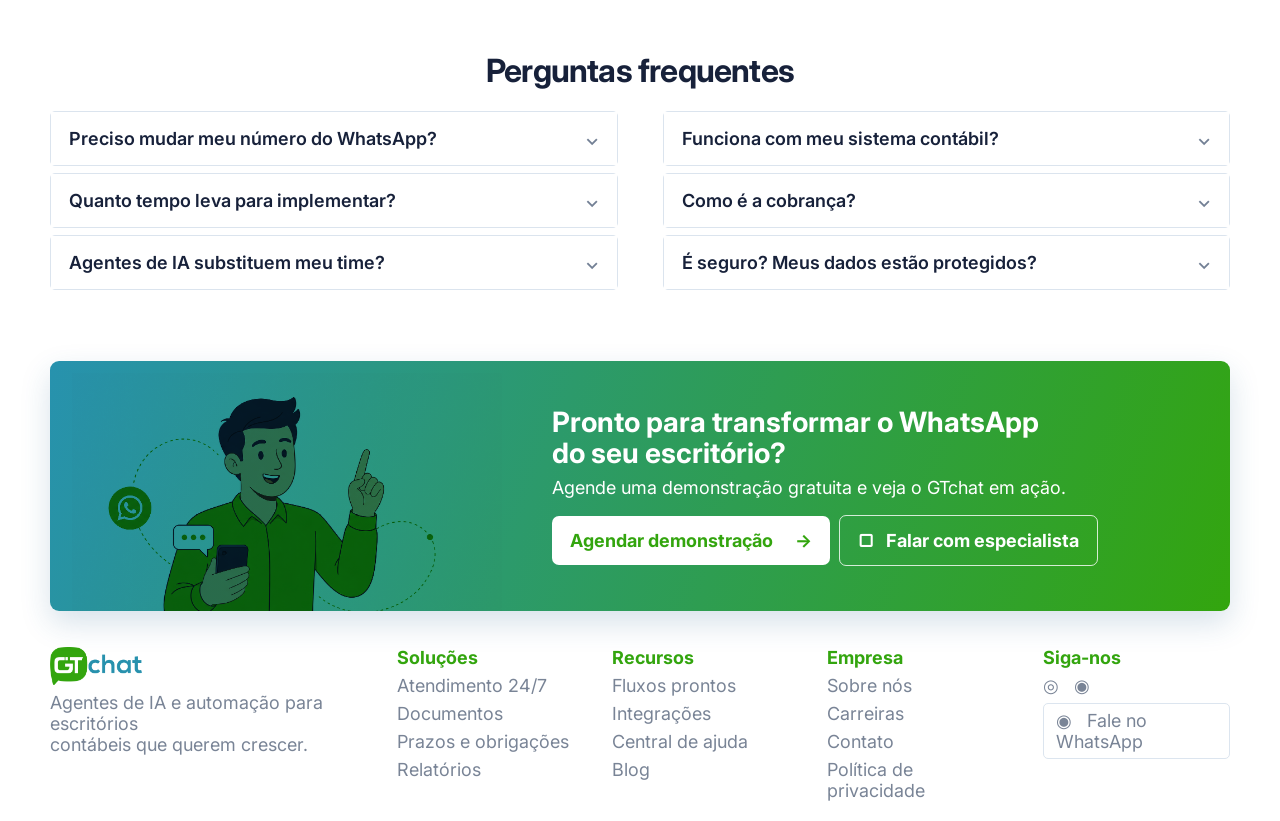
==== commit dab8c2c0: "Refaz testes com flat design vetorial" ====
--- a/index.html
+++ b/index.html
@@ -9,7 +9,7 @@
   <link rel="preconnect" href="https://fonts.googleapis.com">
   <link rel="preconnect" href="https://fonts.gstatic.com" crossorigin>
   <link href="https://fonts.googleapis.com/css2?family=Inter:wght@400;500;600;700;800&display=swap" rel="stylesheet">
-  <link rel="stylesheet" href="style.css?v=5">
+  <link rel="stylesheet" href="style.css?v=7">
 </head>
 <body>
   <header class="header" id="inicio">
@@ -18,7 +18,13 @@
       <button class="menu" aria-label="Abrir menu" aria-expanded="false"><span></span><span></span><span></span></button>
       <nav class="links">
         <a href="#solucoes">Soluções <small>⌄</small></a>
-        <a href="#recursos">Recursos <small>⌄</small></a>
+        <div class="nav-dropdown">
+          <button type="button" aria-expanded="false">Recursos <small>⌄</small></button>
+          <div class="test-menu">
+            <a href="teste1.html"><b>Teste 1</b><span>Produto 3D</span></a>
+            <a href="teste2.html"><b>Teste 2</b><span>Flat design</span></a>
+          </div>
+        </div>
         <a href="#integracoes">Integrações</a>
         <a href="#blog">Blog</a>
         <a href="#sobre">Sobre</a>
@@ -48,7 +54,12 @@
 
         <div class="hero-product phone-showcase" aria-label="WhatsApp com atendimento GTchat">
           <div class="phone-glow"></div>
-          <img class="phone-render" src="assets/images/gtchat-phone-agent-v1.png" alt="Telefone exibindo atendimento contábil realizado por agente de IA personalizado da GTchat">
+          <div class="phone-stage">
+            <img class="phone-state is-active" src="assets/flat-v2/phone-conversation.svg" alt="Conversa contábil iniciada no GTchat">
+            <img class="phone-state" src="assets/flat-v2/phone-processing.svg" alt="Agente de IA processando solicitação contábil">
+            <img class="phone-state" src="assets/flat-v2/phone-success.svg" alt="Atendimento concluído e registrado no GTchat">
+          </div>
+          <div class="phone-progress" aria-hidden="true"><i class="active"></i><i></i><i></i></div>
         </div>
       </div>
     </section>
@@ -182,6 +193,6 @@
     </div>
   </footer>
 
-  <script src="script.js?v=5"></script>
+  <script src="script.js?v=7"></script>
 </body>
 </html>
--- a/style.css
+++ b/style.css
@@ -1,5 +1,6 @@
 :root{--green:#33a50e;--green-dark:#287f0c;--blue:#2792ae;--blue-dark:#1d7289;--navy:#17213a;--muted:#667085;--pale:#f3f9ff;--line:#dfe7f0;--red:#ff6268;--white:#fff;--shadow:0 14px 38px rgba(32,66,116,.12)}
-*{box-sizing:border-box}html{scroll-behavior:smooth}body{margin:0;color:var(--navy);background:#fff;font-family:Inter,-apple-system,BlinkMacSystemFont,"Segoe UI",sans-serif;font-size:14px}a{color:inherit;text-decoration:none}button{font:inherit}.container{width:min(1180px,calc(100% - 48px));margin:auto}.header{position:relative;z-index:30;height:82px;background:#fff}.nav{height:100%;display:flex;align-items:center;gap:34px}.logo{display:flex;align-items:center;gap:8px;font-size:25px}.logo b{letter-spacing:-1.2px}.logo b>span{font-weight:600}.logo-mark{display:grid;width:34px;height:34px;place-items:center;border:2px solid var(--green);border-radius:50%;color:var(--green)}.logo-mark svg{width:22px;height:22px}.logo-mark.mini{width:22px;height:22px}.logo-mark.mini svg{width:14px}.links{display:flex;gap:32px;margin-left:auto}.links a,.nav-actions>a:first-child{font-size:12px;font-weight:600}.links small{margin-left:4px}.nav-actions{display:flex;align-items:center;gap:28px}.btn{display:inline-flex;align-items:center;justify-content:center;gap:22px;padding:15px 22px;border-radius:7px;color:#fff;background:var(--green);box-shadow:0 8px 18px rgba(51,165,14,.22);font-size:12px;font-weight:700;transition:.2s}.btn:hover{background:var(--green-dark);transform:translateY(-1px)}.btn-sm{padding:14px 21px}.menu{display:none;margin-left:auto;border:0;background:none}.menu span{display:block;width:24px;height:2px;margin:5px;background:var(--navy)}
+*{box-sizing:border-box}html{scroll-behavior:smooth}body{margin:0;color:var(--navy);background:#fff;font-family:Inter,-apple-system,BlinkMacSystemFont,"Segoe UI",sans-serif;font-size:14px}a{color:inherit;text-decoration:none}button{font:inherit}.container{width:min(1180px,calc(100% - 48px));margin:auto}.header{position:relative;z-index:30;height:82px;background:#fff}.nav{height:100%;display:flex;align-items:center;gap:34px}.logo{display:flex;align-items:center;gap:8px;font-size:25px}.logo b{letter-spacing:-1.2px}.logo b>span{font-weight:600}.logo-mark{display:grid;width:34px;height:34px;place-items:center;border:2px solid var(--green);border-radius:50%;color:var(--green)}.logo-mark svg{width:22px;height:22px}.logo-mark.mini{width:22px;height:22px}.logo-mark.mini svg{width:14px}.links{display:flex;align-items:center;gap:32px;margin-left:auto}.links a,.nav-actions>a:first-child{font-size:12px;font-weight:600}.links small{margin-left:4px}.nav-actions{display:flex;align-items:center;gap:28px}.btn{display:inline-flex;align-items:center;justify-content:center;gap:22px;padding:15px 22px;border-radius:7px;color:#fff;background:var(--green);box-shadow:0 8px 18px rgba(51,165,14,.22);font-size:12px;font-weight:700;transition:.2s}.btn:hover{background:var(--green-dark);transform:translateY(-1px)}.btn-sm{padding:14px 21px}.menu{display:none;margin-left:auto;border:0;background:none}.menu span{display:block;width:24px;height:2px;margin:5px;background:var(--navy)}
+.nav-dropdown{position:relative}.nav-dropdown>button{padding:12px 0;border:0;color:var(--navy);background:none;font-size:18px;font-weight:600;cursor:pointer}.test-menu{position:absolute;z-index:50;top:100%;left:50%;display:grid;width:260px;padding:9px;visibility:hidden;border:1px solid var(--line);border-radius:12px;background:#fff;box-shadow:0 18px 45px rgba(16,31,56,.16);opacity:0;transform:translate(-50%,8px);transition:.2s}.nav-dropdown.open .test-menu{visibility:visible;opacity:1;transform:translate(-50%,0)}.test-menu a{display:flex;flex-direction:column;gap:3px;padding:12px 14px;border-radius:8px}.test-menu a:hover{background:#eff9ec}.test-menu b,.test-menu span{font-size:18px}.test-menu span{color:var(--muted);font-weight:400}
 .hero{padding:70px 0 44px;background:radial-gradient(circle at 65% 37%,rgba(39,146,174,.10),transparent 30%),#fff}.hero-grid{display:grid;grid-template-columns:42% 58%;gap:42px;align-items:center}.audience{display:inline-flex;align-items:center;gap:7px;padding:7px 13px;margin-bottom:22px;border-radius:20px;color:#e85b62;background:#fff0f1;font-size:11px;font-weight:600}.hero h1{margin:0 0 18px;font-size:37px;line-height:1.18;letter-spacing:-1.6px}.hero h1 em{color:var(--green);font-style:normal}.hero-copy>p{max-width:510px;margin:0 0 15px;color:var(--muted);font-size:14px;line-height:1.7}.check-list{padding:0;margin:0;list-style:none}.check-list li{margin:8px 0;color:#536076;font-size:13px}.check-list li::before{display:inline-grid;width:15px;height:15px;margin-right:8px;place-items:center;border-radius:50%;color:#fff;background:var(--blue);content:"✓";font-size:9px;font-weight:800}.hero-actions{display:flex;align-items:center;gap:28px;margin:28px 0 38px}.play-link{display:flex;align-items:center;gap:9px;color:var(--blue);font-size:12px;font-weight:600}.play-link i{display:grid;width:22px;height:22px;place-items:center;border:1px solid var(--blue);border-radius:50%;font-size:8px;font-style:normal}.hero-trust{display:flex;gap:36px}.hero-trust div{display:flex;align-items:center;gap:10px}.hero-trust svg{width:27px;height:27px;color:var(--blue)}.hero-trust div:first-child svg{color:var(--green)}.hero-trust span{display:flex;flex-direction:column;color:#596579;font-size:9px;line-height:1.35}.hero-trust b{color:var(--navy);font-size:10px}
 .hero-product{position:relative;padding-bottom:72px}.app-window{position:relative;display:grid;grid-template-columns:23% 47% 30%;height:475px;overflow:hidden;border:1px solid #cfdae8;border-radius:15px;background:#fff;box-shadow:0 22px 50px rgba(39,91,157,.13)}.app-sidebar{padding:18px 12px;border-right:1px solid #e2e8f0}.app-brand{display:flex;align-items:center;gap:6px;margin-bottom:23px;font-size:12px}.app-sidebar>a{display:flex;align-items:center;gap:9px;padding:11px 10px;margin:2px 0;border-radius:6px;color:#647085;font-size:9px}.app-sidebar>a.active{color:var(--green);background:#eff9ec}.app-sidebar svg{width:14px;height:14px}.inbox{border-right:1px solid #e2e8f0}.panel-title,.chat-head{display:flex;align-items:center;justify-content:space-between;padding:19px 14px;border-bottom:1px solid #e8edf3;font-size:10px}.tabs{display:flex;gap:17px;padding:12px 13px 8px;color:#7a8495;font-size:7px}.tabs b{color:var(--green)}.tabs small{font-size:6px}.search{margin:6px 12px 9px;padding:9px;border:1px solid #e1e7ef;border-radius:5px;color:#a2aaba;font-size:7px}.conversation{position:relative;display:grid;grid-template-columns:31px 1fr auto;gap:8px;align-items:center;padding:10px 12px}.conversation.active{background:#f2faf0}.avatar{display:grid;width:28px;height:28px;place-items:center;border-radius:50%;color:#fff;background:#d98b62;font-size:8px}.a2{background:#198c78}.a3{background:#435c73}.a4{background:#a96d48}.a5{background:#28567e}.a6{background:#6c7892}.conversation div{display:flex;min-width:0;flex-direction:column}.conversation b{font-size:8px}.conversation small{overflow:hidden;color:#8791a1;font-size:6px;white-space:nowrap}.conversation time{color:#8a94a5;font-size:6px}.conversation i{position:absolute;right:10px;bottom:7px;display:grid;width:12px;height:12px;place-items:center;border-radius:50%;color:#fff;background:var(--green);font-size:6px;font-style:normal}.chat-head{justify-content:flex-start;gap:7px}.chat-head div{display:flex;flex:1;flex-direction:column}.chat-head b{font-size:8px}.chat-head small{width:max-content;padding:2px 6px;border-radius:8px;color:var(--green);background:#eff9ec;font-size:6px}.ai-label{padding:12px;color:var(--blue);font-size:7px;font-weight:700}.ai-label span{display:inline-grid;width:17px;height:17px;margin-right:4px;place-items:center;border-radius:50%;background:#eaf7fa}.messages{padding:0 10px}.messages p{position:relative;max-width:88%;padding:9px;margin:7px 0;border-radius:7px;color:#28344b;background:#f2f5f9;font-size:7px;line-height:1.45}.messages p.sent{margin-left:auto;background:#e8f6e3}.messages time{display:block;color:#9aa3b1;font-size:5px;text-align:right}.message-input{position:absolute;right:10px;bottom:10px;width:calc(30% - 20px);padding:10px;border:1px solid #e0e7ef;border-radius:6px;color:#b0b7c4;font-size:6px}.message-input span{margin-left:12px}.message-input button{float:right;width:22px;height:22px;margin-top:-7px;border:0;border-radius:50%;color:#fff;background:var(--blue);font-size:9px}.online{position:absolute;top:12px;right:48px;padding:7px 10px;border:1px solid #e2e8ef;border-radius:6px;background:#fff;font-size:7px}.online span{display:inline-block;width:7px;height:7px;margin-right:5px;border-radius:50%;background:var(--green)}.stats{position:absolute;right:0;bottom:0;left:0;display:grid;grid-template-columns:repeat(4,1fr);padding:18px 22px;border-radius:12px;background:#fff;box-shadow:0 12px 34px rgba(32,66,116,.10)}.stats div{display:flex;align-items:center;gap:10px}.stats svg{width:25px;height:25px;color:var(--blue)}.stats span{display:flex;flex-direction:column;color:#7b8595;font-size:7px}.stats strong{color:var(--navy);font-size:15px}.stats small{font-size:7px;font-weight:400}
 .value-strip{border-top:1px solid #edf1f5;border-bottom:1px solid #edf1f5;background:#f9fcff}.values{display:grid;grid-template-columns:1.15fr repeat(4,1fr);align-items:center;padding:27px 0}.values>strong{padding-right:34px;border-right:1px solid #dce5ef;font-size:12px;text-align:center}.values div{display:flex;justify-content:center;align-items:center;gap:14px}.values svg{width:35px;height:35px;color:var(--navy)}.values div:last-child svg{color:var(--green)}.values span{font-size:10px;line-height:1.5}
@@ -111,7 +112,7 @@
 /* Telefone WhatsApp */
 .phone-showcase{display:grid;min-height:560px;padding:0;perspective:1100px;place-items:center}
 .phone-glow{position:absolute;width:480px;height:480px;border-radius:50%;background:radial-gradient(circle,rgba(51,165,14,.16),rgba(39,146,174,.07) 48%,transparent 70%)}
-.phone-render{position:relative;z-index:2;display:block;width:auto;max-width:100%;height:auto;max-height:550px;filter:drop-shadow(0 28px 28px rgba(17,31,54,.16));transform:rotateX(var(--phone-rx,0deg)) rotateY(var(--phone-ry,0deg)) rotateZ(var(--phone-rz,0deg)) translate3d(0,var(--phone-y,0),0);transform-origin:50% 48%;transform-style:preserve-3d;will-change:transform}
+.phone-stage{position:relative;z-index:2;width:430px;max-width:100%;height:550px}.phone-state{position:absolute;inset:0;width:100%;height:100%;object-fit:contain;opacity:0;transform:translateY(16px) scale(.97);transition:opacity .55s ease,transform .55s ease}.phone-state.is-active{opacity:1;transform:none}.phone-progress{position:absolute;z-index:5;right:28px;bottom:25px;display:flex;gap:8px}.phone-progress i{width:8px;height:8px;border-radius:50%;background:#c9d5dc;transition:.3s}.phone-progress i.active{width:24px;border-radius:8px;background:var(--green)}
 .phone{position:relative;z-index:2;width:326px;padding:9px;border:1px solid #354057;border-radius:48px;background:linear-gradient(145deg,#263248,#0d1422);box-shadow:0 38px 85px rgba(17,31,54,.25),inset 0 0 0 1px rgba(255,255,255,.14)}
 .phone::before{position:absolute;z-index:5;top:17px;left:50%;width:104px;height:27px;border-radius:18px;background:#05080d;content:"";transform:translateX(-50%)}
 .phone::after{position:absolute;z-index:6;top:25px;left:calc(50% + 31px);width:7px;height:7px;border-radius:50%;background:#152c41;box-shadow:inset 0 0 0 2px #08111c;content:""}
@@ -128,11 +129,11 @@
 .phone-badge{position:absolute;z-index:3;display:flex;align-items:center;gap:11px;padding:14px 17px;border:1px solid #dce9e0;border-radius:15px;background:rgba(255,255,255,.96);box-shadow:0 16px 38px rgba(32,66,116,.16);backdrop-filter:blur(8px)}
 .phone-badge svg{width:27px;height:27px;color:var(--green)}.phone-badge span{display:flex;flex-direction:column;color:#697568;font-size:11px}.phone-badge b{color:var(--navy);font-size:13px}.badge-ai{top:118px;left:5px}.badge-secure{right:-5px;bottom:88px}
 
-@media(max-width:950px){.phone-showcase{min-height:600px}.phone-render{max-height:570px}}
+@media(max-width:950px){.phone-showcase{min-height:600px}.phone-stage{height:570px}}
 @media(max-width:650px){
   .hero-product.phone-showcase{display:grid}
   .phone-showcase{min-height:500px;margin-top:20px}
-  .phone-render{width:auto;max-width:100%;max-height:500px}
+  .phone-stage{width:340px;height:500px}
   .phone{width:276px}
   .phone-screen{height:515px}
   .wa-chat{height:359px;padding:9px}
@@ -145,7 +146,7 @@
 }
 
 @media(prefers-reduced-motion:reduce){
-  .phone-render{transform:none!important}
+  .phone-stage{transform:none!important}
 }
 
 /* Fluxo simplificado */
